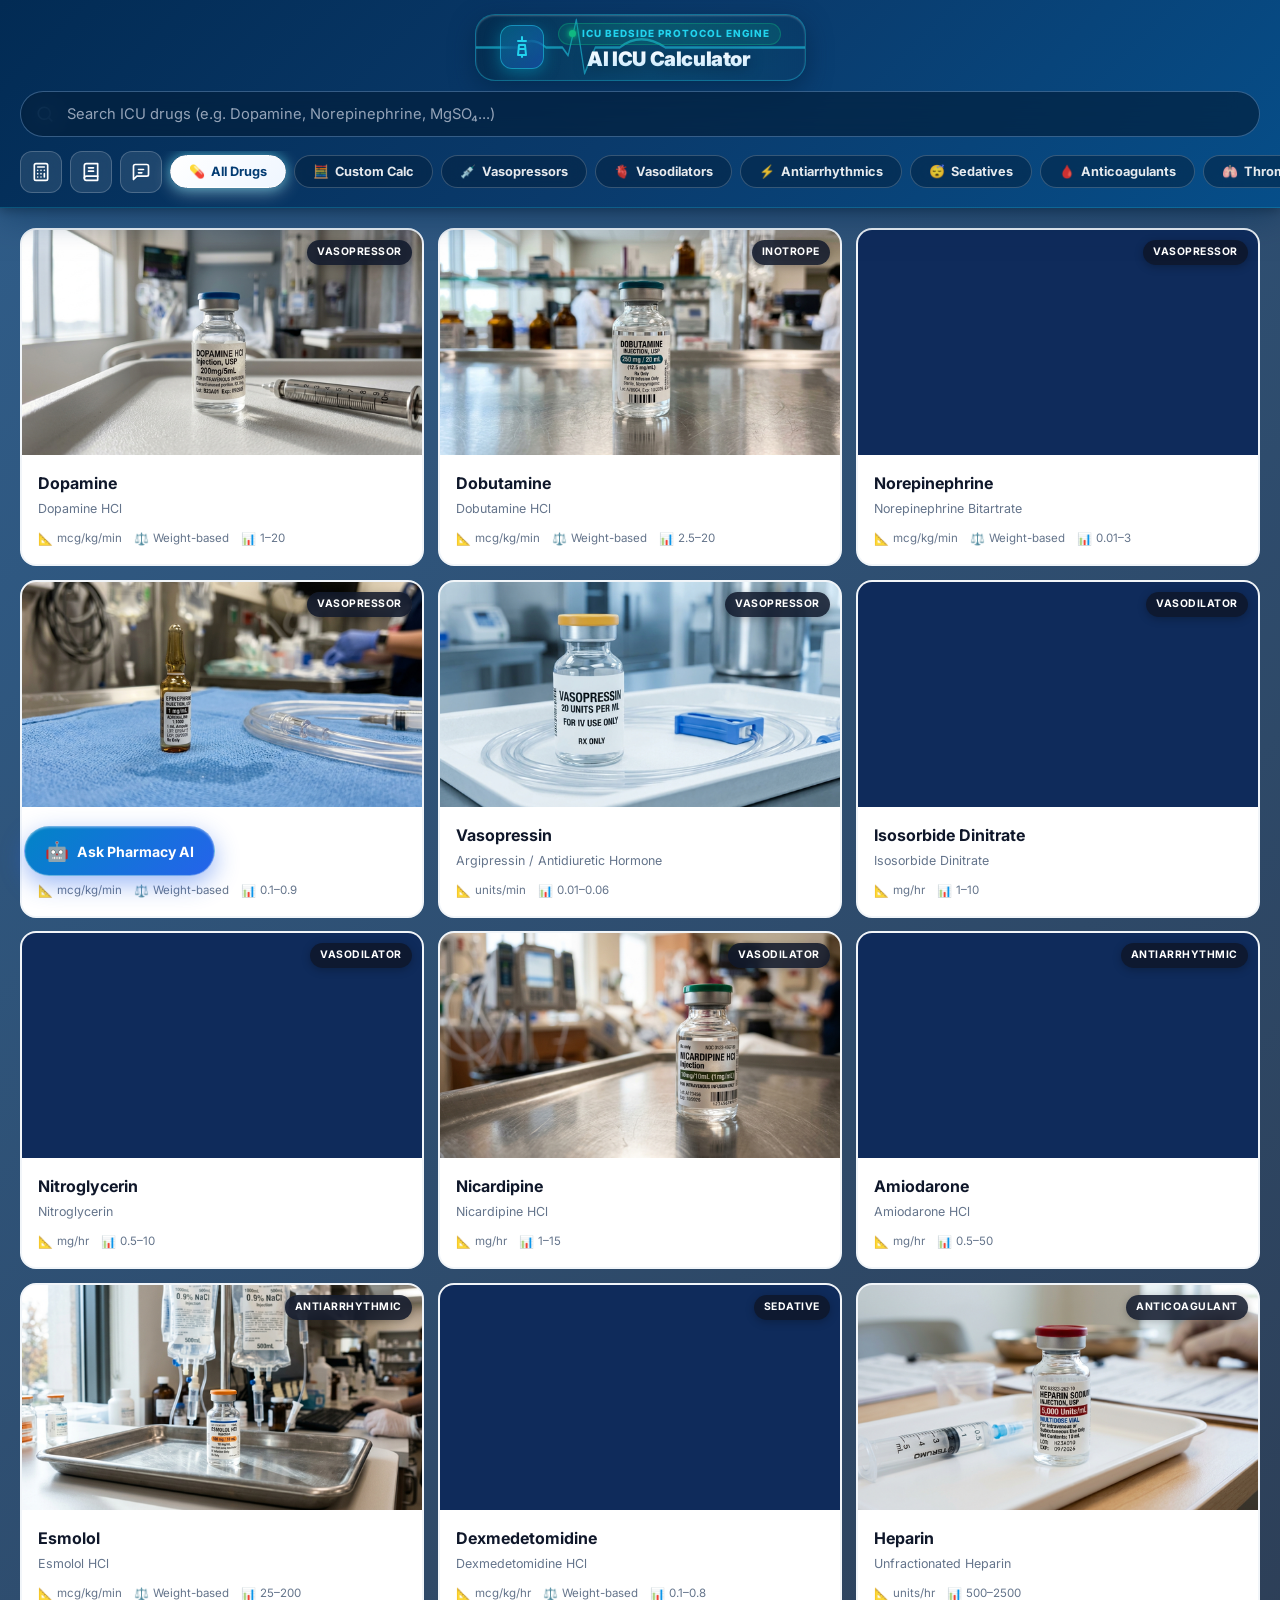
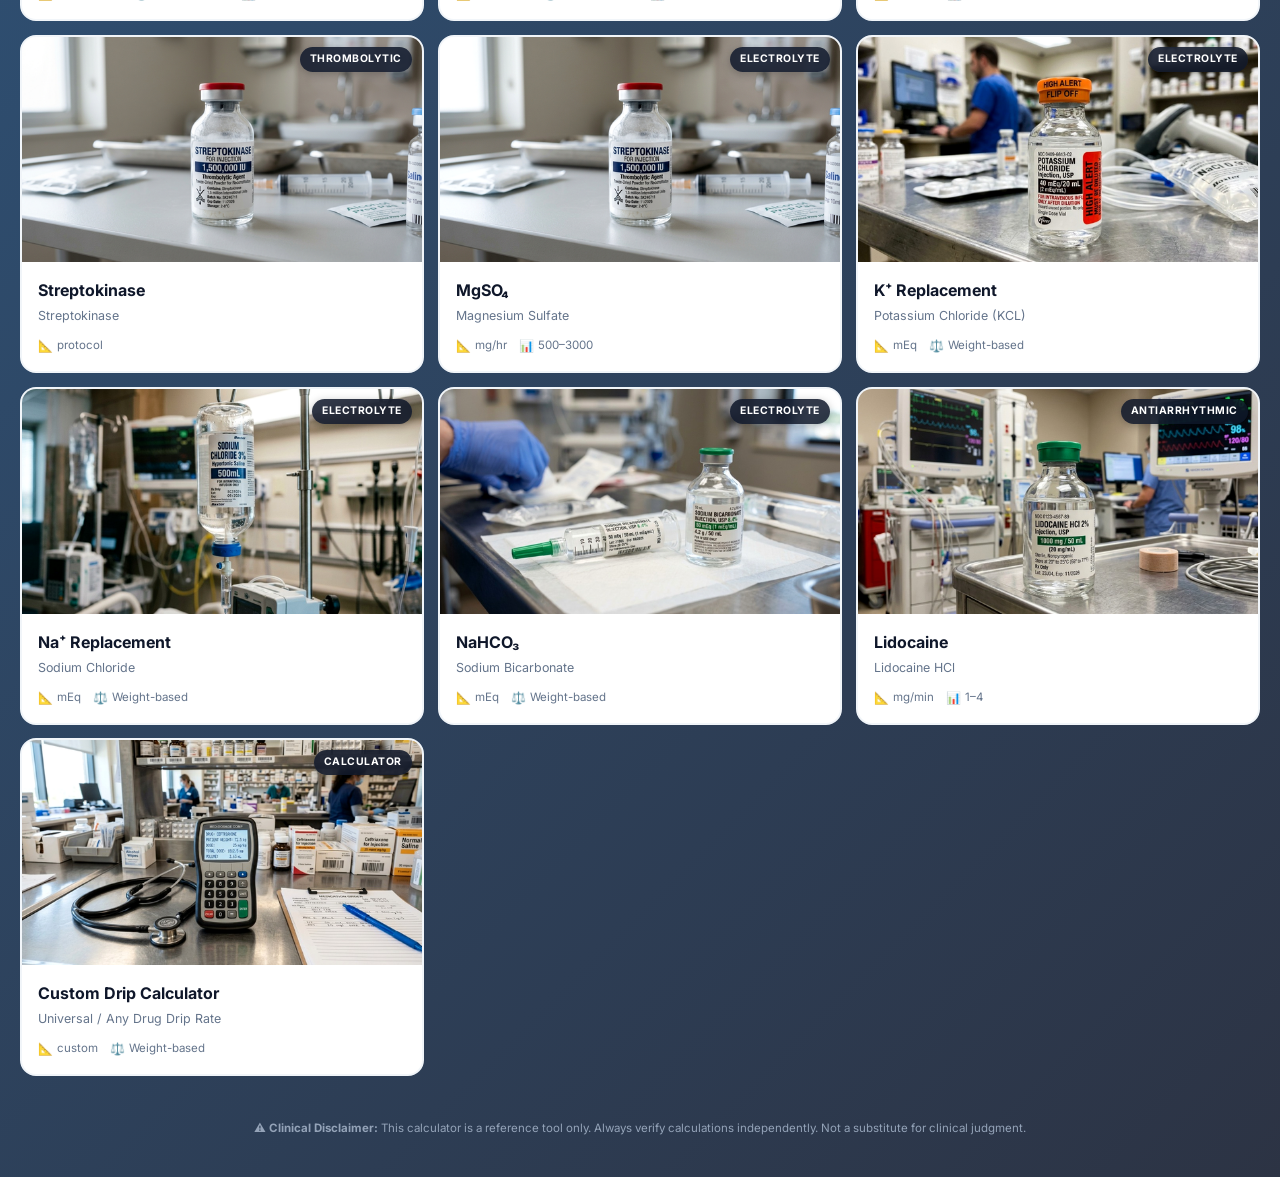
==== index.html @ 213d9f81 "Update application branding to Al ICU Calculator" ====
<!DOCTYPE html>
<html lang="en">
<head>
  <meta charset="UTF-8">
  <meta name="viewport" content="width=device-width, initial-scale=1.0, user-scalable=no">
  <meta name="description" content="ICU Drip Rate Calculator — Compute IV drip rates for vasopressors, antiarrhythmics, vasodilators, sedatives, anticoagulants, and electrolytes. Based on clinical drip computation references.">
  <meta name="theme-color" content="#F97316">
  <meta name="apple-mobile-web-app-capable" content="yes">
  <meta name="apple-mobile-web-app-status-bar-style" content="default">
  <title>Al ICU Calculator</title>
  <link rel="stylesheet" href="style.css">
  <link rel="icon" href="data:image/svg+xml,<svg xmlns='http://www.w3.org/2000/svg' viewBox='0 0 100 100'><text y='80' font-size='80'>💧</text></svg>">
</head>
<body>

  <!-- ════════ Header ════════ -->
  <!-- ════════ ICU Telemetry Header ════════ -->
  <header class="app-header icu-theme-header">
    <div class="header-top">
      <div class="header-left-space"></div>

      <div class="header-brand icu-monitor-frame">
        <!-- ECG Heartbeat Pulse Line Background -->
        <div class="icu-ecg-bar">
          <svg class="icu-ecg-wave" viewBox="0 0 800 40" preserveAspectRatio="none">
            <path d="M0,20 L50,20 Q67,12 85,20 L105,20 L112,25 L122,3 L132,36 L145,20 L175,20 Q200,10 230,20 L400,20 L450,20 Q467,12 485,20 L505,20 L512,25 L522,3 L532,36 L545,20 L575,20 Q600,10 630,20 L800,20"
                  fill="none" stroke="#22D3EE" stroke-width="1.5" stroke-linecap="round" stroke-linejoin="round" opacity="0.55" />
          </svg>
        </div>
        <div class="header-icon icu-brand-badge" title="ICU Drip Rate Engine">
          <!-- IV Drip Medical SVG Icon -->
          <svg width="24" height="24" viewBox="0 0 24 24" fill="none" stroke="currentColor" stroke-width="2" stroke-linecap="round" stroke-linejoin="round">
            <path d="M12 2v4M8 6h8M9 10h6l1 10H8L9 10zM12 20v2M10 14h4" />
          </svg>
        </div>
        <div class="header-title">
          <div class="icu-status-pill">
            <span class="icu-live-dot"></span>
            <span class="icu-status-text">ICU BEDSIDE PROTOCOL ENGINE</span>
          </div>
          <h1>Al ICU Calculator</h1>
        </div>
      </div>
    </div>

    <!-- Search Container -->
    <div class="search-container">
      <div class="search-wrapper icu-search-wrapper">
        <span class="search-icon icu-search-icon">
          <svg width="18" height="18" viewBox="0 0 24 24" fill="none" stroke="currentColor" stroke-width="2.2" stroke-linecap="round" stroke-linejoin="round">
            <circle cx="11" cy="11" r="8" />
            <line x1="21" y1="21" x2="16.65" y2="16.65" />
          </svg>
        </span>
        <input type="text" class="search-input icu-search-input" id="searchInput"
               placeholder="Search ICU drugs (e.g. Dopamine, Norepinephrine, MgSO₄...)"
               autocomplete="off" spellcheck="false">
        <button class="search-clear" onclick="clearSearch()" aria-label="Clear search">✕</button>
      </div>
    </div>

    <!-- Category Pills Bar -->
    <div class="category-bar">
      <!-- Clinical Math Calculator Button -->
      <button class="header-btn icu-action-btn category-bar-btn" onclick="openMathCalc()" title="Clinical Math Calculator" aria-label="Open clinical math calculator">
        <svg width="20" height="20" viewBox="0 0 24 24" fill="none" stroke="currentColor" stroke-width="2" stroke-linecap="round" stroke-linejoin="round">
          <rect x="4" y="2" width="16" height="20" rx="2" />
          <line x1="8" y1="6" x2="16" y2="6" />
          <line x1="16" y1="14" x2="16" y2="18" />
          <path d="M8 10h.01M12 10h.01M16 10h.01M8 14h.01M12 14h.01M8 18h.01M12 18h.01" />
        </svg>
      </button>
      <!-- Quick Reference Guide Button -->
      <button class="header-btn icu-action-btn category-bar-btn" onclick="openQuickRef()" title="Quick Reference Guide" aria-label="Open quick reference panel">
        <svg width="20" height="20" viewBox="0 0 24 24" fill="none" stroke="currentColor" stroke-width="2" stroke-linecap="round" stroke-linejoin="round">
          <path d="M4 19.5A2.5 2.5 0 0 1 6.5 17H20" />
          <path d="M6.5 2H20v20H6.5A2.5 2.5 0 0 1 4 19.5v-15A2.5 2.5 0 0 1 6.5 2z" />
          <line x1="9" y1="7" x2="15" y2="7" />
          <line x1="9" y1="11" x2="15" y2="11" />
        </svg>
      </button>
      <!-- AI Pharmacy Chatbot Button -->
      <button class="header-btn icu-action-btn category-bar-btn" onclick="openChatbot()" title="AI Critical Care Pharmacy Assistant" aria-label="Open AI Pharmacy Assistant">
        <svg width="20" height="20" viewBox="0 0 24 24" fill="none" stroke="currentColor" stroke-width="2" stroke-linecap="round" stroke-linejoin="round">
          <path d="M21 15a2 2 0 0 1-2 2H7l-4 4V5a2 2 0 0 1 2-2h14a2 2 0 0 1 2 2z"></path>
          <line x1="9" y1="9" x2="15" y2="9"></line>
          <line x1="9" y1="13" x2="13" y2="13"></line>
        </svg>
      </button>
      <div class="category-pills" id="categoryPills"></div>
    </div>
  </header>

  <!-- ════════ Main Content ════════ -->
  <main class="app-main">
    <div class="drug-grid" id="drugGrid"></div>
  </main>

  <!-- ════════ Calculator Panel (Slide-in) ════════ -->
  <div class="calc-overlay" id="calcOverlay"></div>
  <div class="calc-panel" id="calcPanel">
    <div class="calc-panel-header">
      <div class="calc-panel-top">
        <button class="calc-back-btn" onclick="closeCalculator()" aria-label="Close calculator">←</button>
        <span></span>
      </div>
      <div class="calc-drug-name" id="calcDrugName"></div>
      <div class="calc-drug-generic" id="calcDrugGeneric"></div>
      <div class="calc-drug-formulation" id="calcDrugFormulation"></div>
    </div>
    <div class="calc-body" id="calcPanelContent"></div>

    <!-- ════════ Floating Transparent Orange Back Button ════════ -->
    <button class="calc-floating-back-btn" onclick="closeCalculator()" aria-label="Back to medications list" title="Back to medications list">
      <span style="font-size: 1.1rem; font-weight: 900;">←</span>
      <span style="font-size: 0.82rem; font-weight: 700; letter-spacing: 0.3px;">Back</span>
    </button>
  </div>

  <!-- ════════ Quick Reference Panel (Slide-in from left) ════════ -->
  <div class="quick-ref-overlay" id="quickRefOverlay"></div>
  <div class="quick-ref-panel" id="quickRefPanel">
    <div class="quick-ref-header">
      <h2>📖 Quick Reference</h2>
      <button class="quick-ref-close" onclick="closeQuickRef()" aria-label="Close reference panel">✕</button>
    </div>
    <div class="quick-ref-body" id="quickRefBody"></div>
  </div>

  <!-- ════════ Clinical Math Calculator Modal ════════ -->
  <div class="math-calc-overlay" id="mathCalcOverlay">
    <div class="math-calc-modal">
      <div class="math-calc-header">
        <h3>🧮 Handheld Calculator</h3>
        <button class="math-calc-close" onclick="closeMathCalc()" aria-label="Close math calculator">✕</button>
      </div>
      <div class="math-calc-screen">
        <div class="math-calc-history" id="mathCalcHistory"></div>
        <div class="math-calc-output" id="mathCalcOutput">0</div>
      </div>
      <div class="math-calc-grid">
        <button class="math-btn action" onclick="mathCalcInput('C')">C</button>
        <button class="math-btn action" onclick="mathCalcInput('pm')">±</button>
        <button class="math-btn action" onclick="mathCalcInput('%')">%</button>
        <button class="math-btn op" onclick="mathCalcInput('/')">÷</button>

        <button class="math-btn" onclick="mathCalcInput('7')">7</button>
        <button class="math-btn" onclick="mathCalcInput('8')">8</button>
        <button class="math-btn" onclick="mathCalcInput('9')">9</button>
        <button class="math-btn op" onclick="mathCalcInput('*')">×</button>

        <button class="math-btn" onclick="mathCalcInput('4')">4</button>
        <button class="math-btn" onclick="mathCalcInput('5')">5</button>
        <button class="math-btn" onclick="mathCalcInput('6')">6</button>
        <button class="math-btn op" onclick="mathCalcInput('-')">−</button>

        <button class="math-btn" onclick="mathCalcInput('1')">1</button>
        <button class="math-btn" onclick="mathCalcInput('2')">2</button>
        <button class="math-btn" onclick="mathCalcInput('3')">3</button>
        <button class="math-btn op" onclick="mathCalcInput('+')">+</button>

        <button class="math-btn action" onclick="mathCalcInput('back')">⌫</button>
        <button class="math-btn" onclick="mathCalcInput('0')">0</button>
        <button class="math-btn" onclick="mathCalcInput('.')">.</button>
        <button class="math-btn equals" onclick="mathCalcInput('=')">=</button>
      </div>
    </div>
  </div>

  <!-- ════════ Dosing Table & Spreadsheet Exporter Modal ════════ -->
  <div class="dosing-table-overlay" id="dosingTableOverlay" onclick="if(event.target===this) closeDosingTable()">
    <div class="dosing-table-modal">
      <div class="dosing-table-header">
        <div>
          <h3>📊 Bedside Dosing Table & Computation Guide</h3>
          <div class="dosing-table-sub" id="dosingTableSub">Full dosage progression & drop rate chart</div>
        </div>
        <button class="math-calc-close" onclick="closeDosingTable()" aria-label="Close modal">✕</button>
      </div>

      <div class="dosing-table-toolbar">
        <div style="font-size: 0.8rem; font-weight: 700; color: var(--orange-700);">
          Export Options:
        </div>
        <div style="display: flex; gap: 8px; flex-wrap: wrap;">
          <button class="dosing-table-btn dosing-table-btn-excel" onclick="exportDosingTableCSV()">
            📥 Download Excel File (.csv)
          </button>
          <button class="dosing-table-btn dosing-table-btn-sheets" onclick="copyDosingTableTSV()">
            📋 Copy for Google Sheets
          </button>
          <button class="dosing-table-btn dosing-table-btn-print" onclick="printDosingTable()">
            🖨️ Print
          </button>
        </div>
      </div>

      <div class="dosing-table-body" id="dosingTableBody">
        <!-- Dynamically generated table content -->
      </div>
    </div>
  </div>

  <!-- ════════ Disclaimer ════════ -->
  <footer style="text-align:center; padding: 24px 20px 40px; font-size: 0.72rem; color: var(--gray-400); line-height: 1.5;">
    <strong>⚠️ Clinical Disclaimer:</strong> This calculator is a reference tool only.
    Always verify calculations independently. Not a substitute for clinical judgment.
  </footer>

  <!-- ════════ Liability Disclaimer Modal (must accept before use) ════════ -->
  <div class="disclaimer-overlay" id="disclaimerOverlay">
    <div class="disclaimer-modal">
      <div class="disclaimer-header">
        <h3>⚠️ Medical &amp; Liability Disclaimer</h3>
      </div>
      <div class="disclaimer-body">
        <p>This app is a bedside calculation aid only. It is <strong>not</strong> a substitute for clinical judgment, institutional protocol, or verification by a pharmacist or physician.</p>
        <p>By using this calculator, you acknowledge and agree that:</p>
        <ul>
          <li>You are solely and personally responsible for independently verifying every dose, concentration, and flow rate before administration.</li>
          <li>This app is provided "as is," with no warranty of accuracy, and the app creator is not liable for any error, bug, or miscalculation.</li>
          <li>The app creator is not responsible, by any means, for any damages, injuries, or harm — to you or to any patient — arising from use of this app.</li>
        </ul>
        <p>If you do not agree, do not use this application.</p>
      </div>
      <div class="disclaimer-footer">
        <button class="disclaimer-agree-btn" onclick="agreeDisclaimer()">I Understand &amp; Agree</button>
      </div>
    </div>
  </div>

  <!-- ════════ AI Pharmacy Assistant Floating Button (FAB) ════════ -->
  <button class="chatbot-fab" onclick="toggleChatbot()" title="AI Pharmacy Assistant" aria-label="Open AI Pharmacy Assistant Chatbot">
    <span class="chatbot-fab-icon">🤖</span>
    <span class="chatbot-fab-label">Ask Pharmacy AI</span>
  </button>

  <!-- ════════ AI Critical Care Pharmacy Assistant Modal ════════ -->
  <div class="chatbot-overlay" id="chatbotOverlay"></div>
  <div class="chatbot-modal" id="chatbotModal">
    <div class="chatbot-header">
      <div class="chatbot-header-title">
        <span class="chatbot-avatar">🤖</span>
        <div>
          <h3>AI Critical Care Pharmacy Assistant</h3>
          <div class="chatbot-status">Bedside Pharmacotherapy &amp; Compatibility Guide</div>
        </div>
      </div>
      <button class="math-calc-close" onclick="closeChatbot()" aria-label="Close chatbot">✕</button>
    </div>

    <!-- Quick Suggestions -->
    <div class="chatbot-suggestions">
      <span class="chatbot-suggestion-pill" onclick="askSuggestedQuestion('What is the standard fixed dose for Vasopressin?')">💧 Vasopressin Dose</span>
      <span class="chatbot-suggestion-pill" onclick="askSuggestedQuestion('Is Furosemide compatible with Amiodarone at Y-site?')">❌ Furosemide + Amiodarone Y-Site</span>
      <span class="chatbot-suggestion-pill" onclick="askSuggestedQuestion('Tell me about Propofol Infusion Syndrome (PRIS)')">🧪 Propofol &amp; PRIS</span>
      <span class="chatbot-suggestion-pill" onclick="askSuggestedQuestion('What are the Surviving Sepsis Campaign pressor guidelines?')">🛡️ Sepsis Pressor Protocol</span>
    </div>

    <!-- Chat Messages Window -->
    <div class="chatbot-messages" id="chatbotMessages">
      <div class="chat-bubble bot-bubble">
        Hello! I am your <strong>ICU Critical Care Pharmacy Assistant</strong>. Ask me anything about ICU drug monographs, Y-site physical compatibilities, dosing calculations, or evidence-based practice guidelines.
      </div>
    </div>

    <!-- Chat Input Form -->
    <div class="chatbot-input-bar">
      <input type="text" id="chatbotInput" class="chatbot-input" placeholder="Ask about drug dose, Y-site compatibility, guidelines..." autocomplete="off">
      <button class="chatbot-send-btn" onclick="sendChatMessage()" aria-label="Send message">
        <svg width="18" height="18" viewBox="0 0 24 24" fill="none" stroke="currentColor" stroke-width="2.5" stroke-linecap="round" stroke-linejoin="round">
          <line x1="22" y1="2" x2="11" y2="13"></line>
          <polygon points="22 2 15 22 11 13 2 9 22 2"></polygon>
        </svg>
      </button>
    </div>
  </div>

  <script src="app.js"></script>
  <script src="chatbot.js"></script>
</body>
</html>
---- style.css ----
/* ============================================================
   ICU Drip Rate Calculator — Design System
   Theme: Medical Blue UI
   ============================================================ */

@import url('https://fonts.googleapis.com/css2?family=Inter:wght@300;400;500;600;700;800;900&display=swap');

/* ── CSS Custom Properties ── */
:root {
  /* ── Medical Blue Palette ── */
  --blue-50: #EFF6FF;
  --blue-100: #DBEAFE;
  --blue-200: #BFDBFE;
  --blue-300: #93C5FD;
  --blue-400: #60A5FA;
  --blue-500: #2563EB;
  --blue-600: #1D4ED8;
  --blue-700: #1E40AF;
  --blue-800: #1E3A8A;
  --blue-900: #0F2B5B;
  --blue-950: #023B72;

  /* ── Slate / Charcoal Grey Palette ── */
  --slate-50: #F8FAFC;
  --slate-100: #F1F5F9;
  --slate-200: #E2E8F0;
  --slate-300: #CBD5E1;
  --slate-400: #94A3B8;
  --slate-500: #64748B;
  --slate-600: #475569;
  --slate-700: #334155;
  --slate-800: #1E293B;
  --slate-900: #0F172A;

  /* ── Mapped System Colors to Medical Blue ── */
  --orange-50: #EFF6FF;
  --orange-100: #DBEAFE;
  --orange-200: #BFDBFE;
  --orange-300: #93C5FD;
  --orange-400: #60A5FA;
  --orange-500: #2563EB;
  --orange-600: #1D4ED8;
  --orange-700: #1E40AF;
  --orange-800: #1E3A8A;
  --orange-900: #023B72;

  --white: #FFFFFF;
  --gray-50: #F8FAFC;
  --gray-100: #F1F5F9;
  --gray-200: #E2E8F0;
  --gray-300: #CBD5E1;
  --gray-400: #94A3B8;
  --gray-500: #64748B;
  --gray-600: #475569;
  --gray-700: #334155;
  --gray-800: #1E293B;
  --gray-900: #0F172A;

  --success: #10B981;
  --success-bg: #ECFDF5;
  --warning: #F59E0B;
  --warning-bg: #FFFBEB;
  --danger: #EF4444;
  --danger-bg: #FEF2F2;
  --info: #2563EB;
  --info-bg: #EFF6FF;

  --shadow-sm: 0 1px 2px rgba(15, 23, 42, 0.05);
  --shadow-md: 0 4px 12px rgba(15, 23, 42, 0.08);
  --shadow-lg: 0 8px 30px rgba(15, 23, 42, 0.12);
  --shadow-xl: 0 20px 50px rgba(15, 23, 42, 0.15);
  --shadow-orange: 0 4px 20px rgba(37, 99, 235, 0.35);
  --shadow-blue: 0 6px 24px rgba(2, 59, 114, 0.4);

  --radius-sm: 8px;
  --radius-md: 12px;
  --radius-lg: 16px;
  --radius-xl: 20px;
  --radius-full: 9999px;

  --transition-fast: 150ms cubic-bezier(0.4, 0, 0.2, 1);
  --transition-base: 250ms cubic-bezier(0.4, 0, 0.2, 1);
  --transition-slow: 400ms cubic-bezier(0.4, 0, 0.2, 1);
  --transition-spring: 500ms cubic-bezier(0.34, 1.56, 0.64, 1);
}

/* ── Reset & Global ── */
* {
  margin: 0;
  padding: 0;
  box-sizing: border-box;
}

html {
  font-size: 16px;
  scroll-behavior: smooth;
  -webkit-tap-highlight-color: transparent;
}

body {
  font-family: 'Inter', -apple-system, BlinkMacSystemFont, sans-serif;
  background: linear-gradient(135deg, rgba(2, 59, 114, 0.82) 0%, rgba(15, 23, 42, 0.88) 100%), url('assets/bg.jpg') center/cover no-repeat;
  background-attachment: scroll;
  color: var(--gray-800);
  line-height: 1.6;
  min-height: 100vh;
  overflow-x: hidden;
}

/* ── Scrollbar ── */
::-webkit-scrollbar { width: 6px; height: 6px; }
::-webkit-scrollbar-track { background: transparent; }
::-webkit-scrollbar-thumb { background: var(--blue-300); border-radius: var(--radius-full); }
::-webkit-scrollbar-thumb:hover { background: var(--blue-400); }

/* ── ICU Telemetry Theme Header ── */
.app-header.icu-theme-header {
  background: linear-gradient(135deg, #022B54 0%, #0A3A6B 50%, #064E89 100%);
  color: var(--white);
  padding: 0;
  position: sticky;
  top: 0;
  z-index: 100;
  box-shadow: 0 8px 30px rgba(2, 43, 84, 0.5), 0 2px 10px rgba(0, 0, 0, 0.3);
  transform: translateZ(0);
  will-change: transform;
  border-bottom: 1px solid rgba(34, 211, 238, 0.25);
  overflow: hidden;
}

/* ECG Pulse Heartbeat Wave Animation — sits behind the brand title */
.icu-ecg-bar {
  position: absolute;
  inset: 0;
  overflow: hidden;
  z-index: 0;
  pointer-events: none;
}

.icu-ecg-wave {
  width: 200%;
  height: 100%;
  display: block;
  animation: ecgScroll 6s linear infinite;
}

@keyframes ecgScroll {
  0% { transform: translateX(0); }
  100% { transform: translateX(-50%); }
}

.header-top {
  display: grid;
  grid-template-columns: 1fr auto 1fr;
  align-items: center;
  padding: 14px 20px 10px;
  gap: 16px;
}

.header-left-space {
  grid-column: 1;
}

.header-brand.icu-monitor-frame {
  grid-column: 2;
  display: flex;
  align-items: center;
  justify-content: center;
  gap: 14px;
  padding: 8px 24px;
  background: linear-gradient(135deg, rgba(2, 35, 68, 0.82) 0%, rgba(8, 55, 102, 0.82) 100%);
  border: 1.5px solid rgba(34, 211, 238, 0.4);
  border-radius: var(--radius-xl);
  box-shadow: 0 8px 25px rgba(2, 35, 68, 0.6), inset 0 1px 2px rgba(255, 255, 255, 0.25);
  backdrop-filter: blur(14px);
  -webkit-backdrop-filter: blur(14px);
  position: relative;
  overflow: hidden;
  transition: all 0.3s cubic-bezier(0.34, 1.56, 0.64, 1);
  text-align: center;
}

.header-brand.icu-monitor-frame::before {
  content: '';
  position: absolute;
  top: -50%;
  left: -50%;
  width: 200%;
  height: 200%;
  background: radial-gradient(circle, rgba(34, 211, 238, 0.15) 0%, transparent 65%);
  pointer-events: none;
  animation: telemetryPulseGlow 4s infinite ease-in-out;
}

@keyframes telemetryPulseGlow {
  0%, 100% { opacity: 0.5; transform: scale(1); }
  50% { opacity: 0.95; transform: scale(1.1); }
}

.header-brand.icu-monitor-frame:hover {
  border-color: #22D3EE;
  box-shadow: 0 12px 32px rgba(34, 211, 238, 0.4), inset 0 1px 3px rgba(255, 255, 255, 0.4);
  transform: translateY(-2px);
}

.icu-brand-badge {
  width: 44px;
  height: 44px;
  flex-shrink: 0;
  position: relative;
  z-index: 1;
  background: linear-gradient(135deg, rgba(6, 182, 212, 0.3), rgba(37, 99, 235, 0.4));
  border: 1.5px solid rgba(34, 211, 238, 0.5);
  border-radius: var(--radius-md);
  display: flex;
  align-items: center;
  justify-content: center;
  color: #22D3EE;
  box-shadow: 0 4px 16px rgba(6, 182, 212, 0.4);
  backdrop-filter: blur(10px);
  transition: var(--transition-fast);
}

.icu-brand-badge:hover {
  transform: scale(1.08) rotate(5deg);
  border-color: #22D3EE;
  box-shadow: 0 6px 24px rgba(34, 211, 238, 0.6);
}

.header-title {
  display: flex;
  flex-direction: column;
  align-items: center;
  justify-content: center;
  position: relative;
  z-index: 1;
}

.icu-status-pill {
  display: inline-flex;
  align-items: center;
  gap: 6px;
  margin-bottom: 2px;
  padding: 2px 10px;
  background: rgba(16, 185, 129, 0.15);
  border: 1px solid rgba(16, 185, 129, 0.35);
  border-radius: var(--radius-full);
}

.icu-live-dot {
  width: 7px;
  height: 7px;
  background: #10B981;
  border-radius: 50%;
  box-shadow: 0 0 10px #10B981, 0 0 4px #10B981;
  animation: livePulse 1.8s infinite ease-in-out;
}

@keyframes livePulse {
  0%, 100% { opacity: 1; transform: scale(1); }
  50% { opacity: 0.35; transform: scale(0.8); }
}

.icu-status-text {
  font-size: 0.62rem;
  font-weight: 800;
  letter-spacing: 1px;
  color: #22D3EE;
  text-transform: uppercase;
}

.header-title h1 {
  font-size: 1.25rem;
  font-weight: 900;
  letter-spacing: -0.02em;
  line-height: 1.25;
  background: linear-gradient(180deg, #FFFFFF 0%, #E0F2FE 55%, #BAE6FD 100%);
  -webkit-background-clip: text;
  -webkit-text-fill-color: transparent;
  filter: drop-shadow(0 2px 8px rgba(0, 0, 0, 0.4));
}

.header-title p {
  font-size: 0.66rem;
  font-weight: 800;
  letter-spacing: 1px;
  color: #38BDF8;
  text-transform: uppercase;
  margin-top: 1px;
}

.header-actions {
  grid-column: 3;
  justify-self: end;
  display: flex;
  gap: 10px;
}

.icu-action-btn {
  width: 42px;
  height: 42px;
  border: 1.5px solid rgba(255, 255, 255, 0.2);
  background: rgba(255, 255, 255, 0.1);
  color: var(--white);
  border-radius: var(--radius-md);
  cursor: pointer;
  display: flex;
  align-items: center;
  justify-content: center;
  transition: var(--transition-fast);
  backdrop-filter: blur(10px);
}

.icu-action-btn:hover {
  background: rgba(34, 211, 238, 0.25);
  border-color: rgba(34, 211, 238, 0.7);
  color: #22D3EE;
  transform: translateY(-3px) scale(1.08);
  box-shadow: 0 6px 20px rgba(34, 211, 238, 0.45);
}

.icu-action-btn:active {
  transform: scale(0.94);
}

.icu-action-btn svg {
  transition: transform 0.25s cubic-bezier(0.34, 1.56, 0.64, 1);
}

.icu-action-btn:hover svg {
  transform: rotate(8deg) scale(1.1);
}

/* ── Animated Search Bar ── */
.search-container {
  padding: 0 20px 14px;
}

.search-wrapper.icu-search-wrapper {
  position: relative;
  display: flex;
  align-items: center;
}

.icu-search-icon {
  position: absolute;
  left: 16px;
  color: #93C5FD;
  display: flex;
  align-items: center;
  justify-content: center;
  pointer-events: none;
  transition: transform 0.3s ease, color 0.3s ease;
}

.icu-search-wrapper:hover .icu-search-icon {
  color: #22D3EE;
  transform: scale(1.15) rotate(-5deg);
}

.icu-search-input {
  width: 100%;
  height: 46px;
  padding: 0 44px 0 46px;
  border: 1.5px solid rgba(147, 197, 253, 0.35);
  border-radius: var(--radius-full);
  background: rgba(2, 30, 58, 0.65);
  color: var(--white);
  font-size: 0.92rem;
  font-family: inherit;
  outline: none;
  backdrop-filter: blur(14px);
  transition: all 0.3s cubic-bezier(0.34, 1.56, 0.64, 1);
  animation: searchGlowPulse 4s infinite ease-in-out;
}

@keyframes searchGlowPulse {
  0%, 100% { border-color: rgba(147, 197, 253, 0.35); box-shadow: 0 4px 15px rgba(2, 43, 84, 0.3); }
  50% { border-color: rgba(34, 211, 238, 0.55); box-shadow: 0 4px 20px rgba(34, 211, 238, 0.2); }
}

.icu-search-input::placeholder {
  color: rgba(219, 234, 254, 0.65);
  transition: opacity 0.25s ease;
}

.icu-search-input:focus::placeholder {
  opacity: 0.4;
}

.icu-search-input:focus {
  border-color: #22D3EE;
  background: rgba(2, 30, 58, 0.9);
  box-shadow: 0 0 25px rgba(34, 211, 238, 0.4), 0 0 0 4px rgba(34, 211, 238, 0.2);
  transform: translateY(-1px);
}
  font-size: 16px;
  opacity: 0.7;
  color: var(--orange-700);
  pointer-events: none;
}

.search-input {
  width: 100%;
  height: 44px;
  padding: 0 44px 0 42px;
  border: 2px solid transparent;
  border-radius: var(--radius-full);
  background: rgba(255,255,255,0.95);
  color: var(--gray-800);
  font-size: 0.9rem;
  font-family: inherit;
  outline: none;
  transition: var(--transition-fast);
}

.search-input::placeholder {
  color: var(--gray-400);
}

.search-input:focus {
  border-color: var(--orange-300);
  box-shadow: 0 0 0 3px rgba(249,115,22,0.15);
}

.search-clear {
  position: absolute;
  right: 10px;
  width: 28px;
  height: 28px;
  border: none;
  background: var(--gray-200);
  color: var(--gray-500);
  border-radius: 50%;
  cursor: pointer;
  display: none;
  align-items: center;
  justify-content: center;
  font-size: 14px;
  transition: var(--transition-fast);
}

.search-clear.visible {
  display: flex;
}

.search-clear:hover {
  background: var(--gray-300);
}

/* ── Category Pills ── */
.category-bar {
  display: flex;
  align-items: center;
  gap: 8px;
  padding: 0 20px 14px;
  overflow-x: auto;
  scrollbar-width: none;
  -ms-overflow-style: none;
}

.category-bar::-webkit-scrollbar { display: none; }

.category-bar-btn {
  flex-shrink: 0;
}

.category-pills {
  display: flex;
  gap: 8px;
  min-width: max-content;
}

.category-pill {
  padding: 8px 18px;
  border: 1px solid rgba(255, 255, 255, 0.2);
  border-radius: var(--radius-full);
  font-size: 0.8rem;
  font-weight: 700;
  font-family: inherit;
  cursor: pointer;
  white-space: nowrap;
  transition: all 0.25s cubic-bezier(0.34, 1.56, 0.64, 1);
  background: rgba(2, 30, 58, 0.5);
  color: rgba(255, 255, 255, 0.9);
  backdrop-filter: blur(10px);
  animation: pillEntrance 0.5s cubic-bezier(0.34, 1.56, 0.64, 1) both;
  display: inline-flex;
  align-items: center;
  gap: 6px;
}

@keyframes pillEntrance {
  0% { opacity: 0; transform: translateY(12px) scale(0.92); }
  100% { opacity: 1; transform: translateY(0) scale(1); }
}

.category-pill:hover {
  background: rgba(34, 211, 238, 0.25);
  border-color: rgba(34, 211, 238, 0.6);
  color: #FFFFFF;
  transform: translateY(-2px) scale(1.04);
  box-shadow: 0 4px 14px rgba(34, 211, 238, 0.3);
}

.category-pill:active {
  transform: translateY(0) scale(0.97);
}

.category-pill.active {
  background: linear-gradient(135deg, #FFFFFF 0%, #EFF6FF 100%);
  color: #023B72;
  border-color: #FFFFFF;
  box-shadow: 0 4px 18px rgba(255, 255, 255, 0.4), 0 0 12px rgba(34, 211, 238, 0.5);
  animation: activePillGlow 3s infinite ease-in-out;
}

@keyframes activePillGlow {
  0%, 100% { box-shadow: 0 4px 18px rgba(255, 255, 255, 0.4), 0 0 12px rgba(34, 211, 238, 0.5); }
  50% { box-shadow: 0 6px 24px rgba(255, 255, 255, 0.6), 0 0 18px rgba(34, 211, 238, 0.8); }
}

/* ── Main Content Area ── */
.app-main {
  padding: 20px;
  max-width: 1400px;
  margin: 0 auto;
}

/* ── Drug Grid ── */
.drug-grid {
  display: grid;
  grid-template-columns: repeat(auto-fill, minmax(280px, 1fr));
  gap: 14px;
}

.drug-card {
  background: var(--white);
  border-radius: var(--radius-lg);
  padding: 0;
  cursor: pointer;
  border: 2px solid var(--gray-100);
  transition: var(--transition-base);
  position: relative;
  overflow: hidden;
  display: flex;
  flex-direction: column;
  transform: translateZ(0);
  contain: layout style paint;
}

.drug-card::before {
  content: '';
  position: absolute;
  top: 0;
  left: 0;
  right: 0;
  height: 4px;
  background: var(--card-accent, var(--blue-500));
  opacity: 0;
  transition: var(--transition-fast);
  z-index: 2;
}

.drug-card:hover {
  border-color: var(--blue-300);
  box-shadow: var(--shadow-lg);
  transform: translateY(-3px);
}

.drug-card:hover::before {
  opacity: 1;
}

.drug-card.selected {
  border-color: var(--blue-500);
  box-shadow: var(--shadow-blue);
}

.drug-card.selected::before {
  opacity: 1;
}

.drug-card-banner {
  width: 100%;
  aspect-ratio: 16 / 9;
  background: var(--blue-900);
  position: relative;
  overflow: hidden;
}

.drug-card-banner-img {
  width: 100%;
  height: 100%;
  object-fit: cover;
  display: block;
  transition: transform 0.35s ease;
}

.drug-card:hover .drug-card-banner-img {
  transform: scale(1.06);
}

.drug-card-badge {
  position: absolute;
  top: 10px;
  right: 10px;
  font-size: 0.65rem;
  font-weight: 700;
  padding: 4px 10px;
  border-radius: var(--radius-full);
  background: rgba(15, 23, 42, 0.85);
  color: var(--white);
  backdrop-filter: blur(8px);
  -webkit-backdrop-filter: blur(8px);
  text-transform: uppercase;
  letter-spacing: 0.05em;
  box-shadow: 0 2px 8px rgba(0,0,0,0.25);
  z-index: 1;
}

.drug-card-body {
  padding: 16px;
  display: flex;
  flex-direction: column;
  flex-grow: 1;
}

.drug-card-name {
  font-size: 1rem;
  font-weight: 700;
  color: var(--gray-900);
  margin-bottom: 2px;
}

.drug-card-generic {
  font-size: 0.78rem;
  color: var(--gray-500);
  margin-bottom: 10px;
}

.drug-card-info {
  display: flex;
  gap: 12px;
  flex-wrap: wrap;
}

.drug-card-tag {
  font-size: 0.72rem;
  color: var(--gray-500);
  display: flex;
  align-items: center;
  gap: 4px;
}

.drug-card-tag span {
  font-size: 12px;
}

/* ── Empty State ── */
.empty-state {
  text-align: center;
  padding: 60px 20px;
  grid-column: 1 / -1;
}

.empty-state-icon {
  font-size: 48px;
  margin-bottom: 16px;
  opacity: 0.4;
}

.empty-state h3 {
  font-size: 1.1rem;
  color: var(--gray-600);
  margin-bottom: 6px;
}

.empty-state p {
  font-size: 0.85rem;
  color: var(--gray-400);
}

/* ── Calculator Panel (Slide-in Overlay) ── */
.calc-overlay {
  position: fixed;
  inset: 0;
  background: rgba(0,0,0,0.3);
  z-index: 200;
  opacity: 0;
  visibility: hidden;
  transition: var(--transition-base);
  backdrop-filter: blur(4px);
}

.calc-overlay.open {
  opacity: 1;
  visibility: visible;
}

.calc-panel {
  position: fixed;
  top: 0;
  right: 0;
  bottom: 0;
  width: min(520px, 100vw);
  background: var(--white);
  z-index: 201;
  transform: translateX(100%);
  transition: var(--transition-slow);
  display: flex;
  flex-direction: column;
  overflow: hidden;
}

.calc-panel.open {
  transform: translateX(0);
}

.calc-panel-header {
  background: linear-gradient(180deg, rgba(2, 59, 114, 0.65) 0%, rgba(15, 23, 42, 0.92) 100%), #023B72;
  background-size: cover;
  background-position: center;
  color: var(--white);
  padding: 24px 20px 20px;
  flex-shrink: 0;
  position: relative;
  min-height: 160px;
  display: flex;
  flex-direction: column;
  justify-content: flex-end;
  box-shadow: 0 4px 25px rgba(0, 0, 0, 0.35);
}

.calc-panel-top {
  display: flex;
  align-items: center;
  justify-content: space-between;
  margin-bottom: 12px;
}

.calc-back-btn {
  width: 40px;
  height: 40px;
  border: 1.5px solid rgba(255, 255, 255, 0.5);
  background: rgba(2, 59, 114, 0.75);
  color: var(--white);
  border-radius: var(--radius-full);
  cursor: pointer;
  display: flex;
  align-items: center;
  justify-content: center;
  font-size: 20px;
  font-weight: 700;
  backdrop-filter: blur(10px);
  -webkit-backdrop-filter: blur(10px);
  transition: var(--transition-fast);
  box-shadow: 0 4px 12px rgba(0, 0, 0, 0.3);
}

.calc-back-btn:hover {
  background: rgba(30, 64, 175, 0.95);
  border-color: rgba(255, 255, 255, 0.9);
  transform: scale(1.06);
}

/* ── Floating Medical Blue Back Button (Lower Right) ── */
.calc-floating-back-btn {
  position: fixed;
  bottom: 20px;
  right: 20px;
  z-index: 9999;
  display: flex;
  align-items: center;
  gap: 8px;
  padding: 12px 24px;
  background: linear-gradient(135deg, rgba(2, 59, 114, 0.95), rgba(30, 64, 175, 0.95));
  color: var(--white);
  border: 1.5px solid rgba(255, 255, 255, 0.75);
  border-radius: var(--radius-full);
  box-shadow: 0 10px 30px rgba(2, 59, 114, 0.6), 0 4px 14px rgba(0, 0, 0, 0.3);
  backdrop-filter: blur(12px);
  -webkit-backdrop-filter: blur(12px);
  cursor: pointer;
  outline: none;
  font-weight: 700;
  transition: all 0.25s cubic-bezier(0.34, 1.56, 0.64, 1);
  animation: floatBtnPulse 3s infinite ease-in-out;
}

.calc-floating-back-btn:hover {
  background: linear-gradient(135deg, rgba(30, 64, 175, 0.95), rgba(37, 99, 235, 0.95));
  transform: translateY(-3px) scale(1.05);
  box-shadow: 0 12px 28px rgba(37, 99, 235, 0.6), 0 6px 16px rgba(0, 0, 0, 0.3);
  border-color: rgba(255, 255, 255, 0.95);
}

.calc-floating-back-btn:active {
  transform: translateY(0) scale(0.98);
  box-shadow: 0 4px 12px rgba(2, 59, 114, 0.4);
}

@keyframes floatBtnPulse {
  0%, 100% {
    box-shadow: 0 10px 30px rgba(2, 59, 114, 0.6), 0 4px 14px rgba(0, 0, 0, 0.3);
  }
  50% {
    box-shadow: 0 14px 36px rgba(37, 99, 235, 0.75), 0 6px 18px rgba(0, 0, 0, 0.4);
  }
}

.calc-drug-name {
  font-size: 1.2rem;
  font-weight: 700;
}

.calc-drug-generic {
  font-size: 0.78rem;
  opacity: 0.85;
}

.calc-drug-formulation {
  font-size: 0.75rem;
  opacity: 0.75;
  margin-top: 4px;
}

/* ── Mode Switcher ── */
.mode-switcher {
  display: flex;
  background: var(--gray-100);
  border-radius: var(--radius-full);
  padding: 4px;
  margin: 16px 20px;
  flex-shrink: 0;
}

.mode-btn {
  flex: 1;
  padding: 10px 16px;
  border: none;
  border-radius: var(--radius-full);
  font-size: 0.82rem;
  font-weight: 600;
  font-family: inherit;
  cursor: pointer;
  transition: var(--transition-fast);
  background: transparent;
  color: var(--gray-500);
}

.mode-btn.active {
  background: var(--orange-500);
  color: var(--white);
  box-shadow: var(--shadow-sm);
}

.mode-btn:not(.active):hover {
  color: var(--gray-700);
}

/* ── Calculator Body ── */
.calc-body {
  flex: 1;
  overflow-y: auto;
  padding: 0 20px 20px;
}

/* ── Input Sections ── */
.calc-section {
  margin-bottom: 20px;
}

.calc-section-title {
  font-size: 0.72rem;
  font-weight: 700;
  text-transform: uppercase;
  letter-spacing: 0.06em;
  color: var(--gray-400);
  margin-bottom: 10px;
  padding-top: 4px;
}

.input-group {
  margin-bottom: 14px;
}

.input-label {
  display: flex;
  align-items: center;
  justify-content: space-between;
  margin-bottom: 6px;
}

.input-label-text {
  font-size: 0.85rem;
  font-weight: 600;
  color: var(--gray-700);
}

.input-label-unit {
  font-size: 0.75rem;
  color: var(--gray-400);
  font-weight: 500;
}

.input-wrapper {
  position: relative;
  display: flex;
  align-items: center;
}

.input-field {
  width: 100%;
  height: 48px;
  padding: 0 16px;
  border: 2px solid var(--gray-200);
  border-radius: var(--radius-md);
  font-size: 1rem;
  font-weight: 500;
  font-family: inherit;
  color: var(--gray-800);
  background: var(--white);
  outline: none;
  transition: var(--transition-fast);
  -moz-appearance: textfield;
}

.input-field::-webkit-outer-spin-button,
.input-field::-webkit-inner-spin-button {
  -webkit-appearance: none;
  margin: 0;
}

.input-field:focus {
  border-color: var(--orange-400);
  box-shadow: 0 0 0 3px rgba(249,115,22,0.1);
}

.input-field.warning {
  border-color: var(--warning);
  box-shadow: 0 0 0 3px rgba(217,119,6,0.1);
}

.input-field.danger {
  border-color: var(--danger);
  box-shadow: 0 0 0 3px rgba(220,38,38,0.1);
}

.input-suffix {
  position: absolute;
  right: 14px;
  font-size: 0.82rem;
  color: var(--gray-400);
  font-weight: 500;
  pointer-events: none;
}

/* ── Concentration Selector ── */
.conc-grid {
  display: grid;
  grid-template-columns: repeat(auto-fill, minmax(140px, 1fr));
  gap: 8px;
}

.conc-option {
  padding: 10px 12px;
  border: 2px solid var(--gray-200);
  border-radius: var(--radius-md);
  background: var(--white);
  cursor: pointer;
  transition: var(--transition-fast);
  text-align: center;
}

.conc-option:hover {
  border-color: var(--orange-300);
  background: var(--orange-50);
}

.conc-option.active {
  border-color: var(--orange-500);
  background: var(--orange-50);
}

.conc-option-label {
  font-size: 0.75rem;
  font-weight: 700;
  text-transform: uppercase;
  color: var(--orange-600);
  margin-bottom: 2px;
}

.conc-option-value {
  font-size: 0.9rem;
  font-weight: 600;
  color: var(--gray-800);
}

.conc-option-mix {
  font-size: 0.68rem;
  color: var(--gray-400);
  margin-top: 2px;
}

/* ── Volume Toggle ── */
.vol-toggle {
  display: flex;
  gap: 8px;
}

.vol-btn {
  flex: 1;
  padding: 10px;
  border: 2px solid var(--gray-200);
  border-radius: var(--radius-md);
  background: var(--white);
  cursor: pointer;
  text-align: center;
  font-family: inherit;
  transition: var(--transition-fast);
}

.vol-btn:hover {
  border-color: var(--orange-300);
}

.vol-btn.active {
  border-color: var(--orange-500);
  background: var(--orange-50);
}

.vol-btn-label {
  font-size: 0.82rem;
  font-weight: 600;
  color: var(--gray-700);
}

.vol-btn-desc {
  font-size: 0.7rem;
  color: var(--gray-400);
  margin-top: 2px;
}

/* ── Result Display ── */
.result-card {
  background: linear-gradient(135deg, var(--orange-500), var(--orange-600));
  border-radius: var(--radius-lg);
  padding: 24px;
  color: var(--white);
  text-align: center;
  margin-top: 20px;
  position: relative;
  overflow: hidden;
}

.result-card::before {
  content: '';
  position: absolute;
  top: -30%;
  right: -20%;
  width: 160px;
  height: 160px;
  background: rgba(255,255,255,0.08);
  border-radius: 50%;
}

.result-card::after {
  content: '';
  position: absolute;
  bottom: -20%;
  left: -10%;
  width: 120px;
  height: 120px;
  background: rgba(255,255,255,0.05);
  border-radius: 50%;
}

.result-label {
  font-size: 0.78rem;
  text-transform: uppercase;
  letter-spacing: 0.08em;
  opacity: 0.85;
  font-weight: 600;
  margin-bottom: 8px;
}

.result-value {
  font-size: 2.8rem;
  font-weight: 800;
  line-height: 1;
  margin-bottom: 4px;
  position: relative;
  z-index: 1;
}

.result-unit {
  font-size: 0.9rem;
  opacity: 0.85;
  font-weight: 500;
}

.result-details {
  margin-top: 16px;
  padding-top: 16px;
  border-top: 1px solid rgba(255,255,255,0.2);
  display: flex;
  justify-content: center;
  gap: 24px;
  position: relative;
  z-index: 1;
}

.result-detail {
  text-align: center;
}

.result-detail-label {
  font-size: 0.68rem;
  opacity: 0.7;
  text-transform: uppercase;
  letter-spacing: 0.04em;
}

.result-detail-value {
  font-size: 1rem;
  font-weight: 700;
}

/* ── Dose Range Warning ── */
.dose-warning {
  display: flex;
  align-items: center;
  gap: 8px;
  padding: 10px 14px;
  border-radius: var(--radius-md);
  font-size: 0.8rem;
  font-weight: 500;
  margin-top: 10px;
  animation: fadeIn var(--transition-base) ease;
}

.dose-warning.warning {
  background: var(--warning-bg);
  color: var(--warning);
  border: 1px solid #FDE68A;
}

.dose-warning.danger {
  background: var(--danger-bg);
  color: var(--danger);
  border: 1px solid #FECACA;
}

.dose-warning.info {
  background: var(--info-bg);
  color: var(--info);
  border: 1px solid #BFDBFE;
}

.dose-warning.success {
  background: var(--success-bg);
  color: var(--success);
  border: 1px solid #BBF7D0;
}

.dose-warning-icon {
  font-size: 16px;
  flex-shrink: 0;
}

/* ── Mixing Instructions ── */
.mixing-card {
  background: var(--gray-50);
  border: 1px solid var(--gray-200);
  border-radius: var(--radius-md);
  padding: 14px;
  margin-top: 12px;
}

.mixing-title {
  font-size: 0.75rem;
  font-weight: 700;
  text-transform: uppercase;
  letter-spacing: 0.04em;
  color: var(--orange-600);
  margin-bottom: 8px;
  display: flex;
  align-items: center;
  gap: 6px;
}

.mixing-row {
  display: flex;
  justify-content: space-between;
  align-items: center;
  padding: 4px 0;
  font-size: 0.82rem;
}

.mixing-label {
  color: var(--gray-500);
}

.mixing-value {
  font-weight: 600;
  color: var(--gray-800);
}

/* ── Dose Range Bar ── */
.dose-range-bar {
  margin-top: 12px;
}

.dose-range-track {
  height: 6px;
  background: var(--gray-200);
  border-radius: var(--radius-full);
  position: relative;
  overflow: visible;
}

.dose-range-fill {
  position: absolute;
  top: 0;
  left: 0;
  height: 100%;
  background: linear-gradient(90deg, var(--success), var(--warning), var(--danger));
  border-radius: var(--radius-full);
  width: 100%;
}

.dose-range-marker {
  position: absolute;
  top: 50%;
  width: 14px;
  height: 14px;
  background: var(--white);
  border: 3px solid var(--orange-500);
  border-radius: 50%;
  transform: translate(-50%, -50%);
  transition: var(--transition-fast);
  box-shadow: var(--shadow-sm);
  z-index: 1;
}

.dose-range-labels {
  display: flex;
  justify-content: space-between;
  margin-top: 6px;
  font-size: 0.7rem;
  color: var(--gray-400);
}

/* ── Electrolyte Calculator ── */
.electrolyte-result {
  background: var(--orange-50);
  border: 1px solid var(--orange-200);
  border-radius: var(--radius-md);
  padding: 16px;
  margin-top: 16px;
}

.electrolyte-row {
  display: flex;
  justify-content: space-between;
  padding: 6px 0;
  font-size: 0.88rem;
  border-bottom: 1px solid var(--orange-100);
}

.electrolyte-row:last-child {
  border-bottom: none;
  font-weight: 700;
  color: var(--orange-700);
  font-size: 1rem;
  padding-top: 10px;
}

/* ── Bolus Info Card ── */
.bolus-card {
  background: var(--info-bg);
  border: 1px solid #BFDBFE;
  border-radius: var(--radius-md);
  padding: 14px;
  margin-bottom: 14px;
}

.bolus-title {
  font-size: 0.75rem;
  font-weight: 700;
  text-transform: uppercase;
  color: var(--info);
  margin-bottom: 6px;
  display: flex;
  align-items: center;
  gap: 6px;
}

.bolus-text {
  font-size: 0.82rem;
  color: var(--gray-700);
  line-height: 1.5;
}

/* ── Quick Reference Panel ── */
.quick-ref-overlay {
  position: fixed;
  inset: 0;
  background: rgba(0,0,0,0.3);
  z-index: 300;
  opacity: 0;
  visibility: hidden;
  transition: var(--transition-base);
  backdrop-filter: blur(4px);
}

.quick-ref-overlay.open {
  opacity: 1;
  visibility: visible;
}

.quick-ref-panel {
  position: fixed;
  top: 0;
  left: 0;
  bottom: 0;
  width: min(420px, 90vw);
  background: var(--white);
  z-index: 301;
  transform: translateX(-100%);
  transition: var(--transition-slow);
  display: flex;
  flex-direction: column;
  overflow: hidden;
}

.quick-ref-panel.open {
  transform: translateX(0);
}

.quick-ref-header {
  background: linear-gradient(135deg, var(--orange-500), var(--orange-600));
  color: var(--white);
  padding: 20px;
  display: flex;
  align-items: center;
  justify-content: space-between;
}

.quick-ref-header h2 {
  font-size: 1.1rem;
  font-weight: 700;
}

.quick-ref-close {
  width: 36px;
  height: 36px;
  border: none;
  background: rgba(255,255,255,0.15);
  color: var(--white);
  border-radius: var(--radius-md);
  cursor: pointer;
  display: flex;
  align-items: center;
  justify-content: center;
  font-size: 18px;
}

.quick-ref-body {
  flex: 1;
  overflow-y: auto;
  padding: 20px;
}

.ref-section {
  margin-bottom: 24px;
}

.ref-section-title {
  font-size: 0.82rem;
  font-weight: 700;
  color: var(--orange-600);
  text-transform: uppercase;
  letter-spacing: 0.04em;
  margin-bottom: 10px;
  padding-bottom: 6px;
  border-bottom: 2px solid var(--orange-100);
}

.ref-table {
  width: 100%;
  border-collapse: collapse;
  font-size: 0.82rem;
}

.ref-table th {
  text-align: left;
  padding: 6px 10px;
  background: var(--orange-50);
  color: var(--orange-700);
  font-weight: 600;
  font-size: 0.72rem;
  text-transform: uppercase;
  letter-spacing: 0.04em;
}

.ref-table td {
  padding: 6px 10px;
  border-bottom: 1px solid var(--gray-100);
  color: var(--gray-700);
}

.ref-table tr:last-child td {
  border-bottom: none;
}

/* ── Converter Widget ── */
.converter-widget {
  background: var(--gray-50);
  border-radius: var(--radius-md);
  padding: 14px;
  margin-bottom: 12px;
}

.converter-row {
  display: flex;
  align-items: center;
  gap: 10px;
  margin-bottom: 8px;
}

.converter-row:last-child {
  margin-bottom: 0;
}

.converter-input {
  flex: 1;
  height: 40px;
  padding: 0 12px;
  border: 2px solid var(--gray-200);
  border-radius: var(--radius-sm);
  font-size: 0.9rem;
  font-family: inherit;
  outline: none;
  transition: var(--transition-fast);
}

.converter-input:focus {
  border-color: var(--orange-400);
}

.converter-label {
  font-size: 0.78rem;
  font-weight: 600;
  color: var(--gray-500);
  min-width: 40px;
}

.converter-arrow {
  font-size: 16px;
  color: var(--orange-400);
}

/* ── Swan-Ganz Table ── */
.swan-ganz-table {
  width: 100%;
  border-collapse: collapse;
  font-size: 0.82rem;
}

.swan-ganz-table th,
.swan-ganz-table td {
  padding: 8px 10px;
  text-align: center;
  border: 1px solid var(--gray-200);
}

.swan-ganz-table th {
  background: var(--orange-50);
  color: var(--orange-700);
  font-weight: 600;
  font-size: 0.72rem;
  text-transform: uppercase;
}

/* ── Pupil Scale ── */
.pupil-scale {
  display: flex;
  align-items: flex-end;
  justify-content: space-around;
  padding: 16px 0;
}

.pupil-item {
  display: flex;
  flex-direction: column;
  align-items: center;
  gap: 6px;
}

.pupil-dot {
  background: var(--gray-800);
  border-radius: 50%;
}

.pupil-label {
  font-size: 0.72rem;
  font-weight: 600;
  color: var(--gray-500);
}

/* ── Animations ── */
@keyframes fadeIn {
  from { opacity: 0; transform: translateY(8px); }
  to { opacity: 1; transform: translateY(0); }
}

@keyframes pulse {
  0%, 100% { transform: scale(1); }
  50% { transform: scale(1.05); }
}

@keyframes slideUp {
  from { opacity: 0; transform: translateY(20px); }
  to { opacity: 1; transform: translateY(0); }
}

.drug-card {
  animation: fadeIn var(--transition-slow) ease both;
}

.drug-card:nth-child(1) { animation-delay: 0ms; }
.drug-card:nth-child(2) { animation-delay: 40ms; }
.drug-card:nth-child(3) { animation-delay: 80ms; }
.drug-card:nth-child(4) { animation-delay: 120ms; }
.drug-card:nth-child(5) { animation-delay: 160ms; }
.drug-card:nth-child(6) { animation-delay: 200ms; }
.drug-card:nth-child(7) { animation-delay: 240ms; }
.drug-card:nth-child(8) { animation-delay: 280ms; }
.drug-card:nth-child(9) { animation-delay: 320ms; }
.drug-card:nth-child(10) { animation-delay: 360ms; }
.drug-card:nth-child(11) { animation-delay: 400ms; }
.drug-card:nth-child(12) { animation-delay: 440ms; }
.drug-card:nth-child(13) { animation-delay: 480ms; }
.drug-card:nth-child(14) { animation-delay: 520ms; }
.drug-card:nth-child(15) { animation-delay: 560ms; }
.drug-card:nth-child(16) { animation-delay: 600ms; }

.result-card {
  animation: slideUp var(--transition-slow) ease;
}

/* ── Responsive: Tablets & Small Screens ── */
@media (max-width: 768px) {
  .drug-grid {
    grid-template-columns: 1fr;
  }

  .calc-panel {
    width: 100vw;
  }

  .quick-ref-panel {
    width: 100vw;
  }

  .result-value {
    font-size: 2.2rem;
  }

  .conc-grid {
    grid-template-columns: repeat(auto-fill, minmax(120px, 1fr));
  }

  .app-main {
    padding: 16px 12px;
  }

  .header-top {
    padding: 12px 14px 10px;
  }

  .search-container {
    padding: 0 14px 10px;
  }

  .category-bar {
    padding: 0 14px 10px;
  }

  .vol-toggle {
    flex-wrap: wrap;
  }

  .vol-btn {
    min-width: calc(50% - 4px);
    flex: 0 0 auto;
  }

  .result-details {
    flex-wrap: wrap;
    gap: 12px;
  }
}

/* ── Responsive: Phones (≤ 480px) ── */
@media (max-width: 480px) {
  html {
    font-size: 15px;
  }

  /* Header compact for phones */
  .app-header {
    position: sticky;
    top: 0;
    z-index: 100;
  }

  .header-top {
    padding: 10px 12px 8px;
  }

  .header-icon {
    width: 34px;
    height: 34px;
    font-size: 17px;
    border-radius: 10px;
  }

  .header-brand {
    gap: 8px;
  }

  .header-title h1 {
    font-size: 0.88rem;
    line-height: 1.2;
  }

  .header-title p {
    font-size: 0.6rem;
  }

  .header-actions {
    gap: 6px;
  }

  .header-btn {
    width: 36px;
    height: 36px;
    font-size: 16px;
    border-radius: 10px;
  }

  /* Search bar compact */
  .search-container {
    padding: 0 12px 8px;
  }

  .search-input {
    height: 40px;
    font-size: 0.85rem;
    padding: 0 38px 0 36px;
  }

  .search-icon {
    left: 12px;
    font-size: 14px;
  }

  .search-clear {
    right: 8px;
    width: 24px;
    height: 24px;
    font-size: 12px;
  }

  /* Category pills compact */
  .category-bar {
    padding: 0 12px 8px;
  }

  .category-pill {
    padding: 6px 12px;
    font-size: 0.72rem;
  }

  /* Main content */
  .app-main {
    padding: 10px 8px;
  }

  .drug-grid {
    grid-template-columns: 1fr;
    gap: 10px;
  }

  /* Drug cards compact */
  .drug-card {
    padding: 14px;
    border-radius: 14px;
  }

  .drug-card-icon {
    width: 34px;
    height: 34px;
    font-size: 16px;
    border-radius: 10px;
  }

  .drug-card-name {
    font-size: 0.92rem;
  }

  .drug-card-generic {
    font-size: 0.72rem;
    margin-bottom: 6px;
  }

  .drug-card-badge {
    font-size: 0.6rem;
    padding: 2px 6px;
  }

  .drug-card-tag {
    font-size: 0.68rem;
  }

  .drug-card-tag span {
    font-size: 11px;
  }

  /* Calculator panel full-screen on phone */
  .calc-panel {
    width: 100vw;
    border-radius: 0;
  }

  .calc-panel-header {
    padding: 14px 12px;
  }

  .calc-drug-name {
    font-size: 1rem;
  }

  .calc-drug-generic {
    font-size: 0.72rem;
  }

  .calc-drug-formulation {
    font-size: 0.68rem;
  }

  .calc-back-btn {
    width: 34px;
    height: 34px;
    font-size: 16px;
  }

  /* Mode switcher compact */
  .mode-switcher {
    margin: 10px 12px;
  }

  .mode-btn {
    padding: 9px 10px;
    font-size: 0.78rem;
  }

  /* Calculator body */
  .calc-body {
    padding: 0 12px 16px;
  }
}

/* ── Formula Breakdown & Computation Card ── */
.formula-toggle-btn {
  width: 100%;
  margin-top: 12px;
  padding: 10px 14px;
  border: 2px solid var(--orange-300);
  border-radius: var(--radius-md);
  background: var(--orange-50);
  color: var(--orange-700);
  font-size: 0.82rem;
  font-weight: 700;
  font-family: inherit;
  cursor: pointer;
  display: flex;
  align-items: center;
  justify-content: center;
  gap: 8px;
  transition: var(--transition-fast);
  box-shadow: var(--shadow-sm);
}

.formula-toggle-btn:hover {
  background: var(--orange-100);
  border-color: var(--orange-400);
  color: var(--orange-800);
  transform: translateY(-1px);
}

.formula-toggle-btn:active {
  transform: scale(0.98);
}

.formula-card {
  margin-top: 12px;
  background: var(--white);
  border: 2px solid var(--orange-200);
  border-radius: var(--radius-lg);
  padding: 16px;
  box-shadow: var(--shadow-md);
  animation: slideDown var(--transition-base) ease;
}

.formula-card-header {
  display: flex;
  align-items: center;
  justify-content: space-between;
  border-bottom: 1px dashed var(--orange-200);
  padding-bottom: 10px;
  margin-bottom: 12px;
}

.formula-card-title {
  font-size: 0.88rem;
  font-weight: 800;
  color: var(--orange-700);
  display: flex;
  align-items: center;
  gap: 6px;
}

.formula-equation-box {
  background: linear-gradient(135deg, var(--gray-900), #1E293B);
  color: #FDBA74;
  padding: 12px;
  border-radius: var(--radius-md);
  font-family: 'SFMono-Regular', Consolas, 'Liberation Mono', Menlo, monospace;
  font-size: 0.85rem;
  font-weight: 700;
  text-align: center;
  margin-bottom: 14px;
  box-shadow: inset 0 2px 4px rgba(0,0,0,0.3);
  word-break: break-word;
}

.formula-step-list {
  display: flex;
  flex-direction: column;
  gap: 10px;
}

.formula-step-item {
  background: var(--gray-50);
  border-left: 3px solid var(--orange-500);
  border-radius: 0 var(--radius-sm) var(--radius-sm) 0;
  padding: 10px 12px;
}

.formula-step-num {
  font-size: 0.68rem;
  font-weight: 800;
  text-transform: uppercase;
  letter-spacing: 0.05em;
  color: var(--orange-600);
  margin-bottom: 2px;
}

.formula-step-desc {
  font-size: 0.8rem;
  color: var(--gray-700);
  font-weight: 600;
}

.formula-step-math {
  font-family: 'SFMono-Regular', Consolas, monospace;
  font-size: 0.82rem;
  color: var(--gray-900);
  font-weight: 700;
  margin-top: 4px;
  background: var(--white);
  padding: 6px 10px;
  border-radius: 6px;
  border: 1px solid var(--gray-200);
  word-break: break-word;
}

.formula-final-box {
  margin-top: 12px;
  background: var(--orange-500);
  color: var(--white);
  padding: 10px 14px;
  border-radius: var(--radius-md);
  display: flex;
  align-items: center;
  justify-content: space-between;
  font-weight: 700;
  font-size: 0.88rem;
}

.formula-final-val {
  font-size: 1.1rem;
  font-weight: 800;
}

  .calc-section {
    margin-bottom: 14px;
  }

  .calc-section-title {
    font-size: 0.68rem;
    margin-bottom: 8px;
  }

  /* Input fields — touch-friendly */
  .input-field {
    height: 46px;
    font-size: 1rem;
    padding: 0 14px;
    border-radius: 10px;
  }

  .input-label-text {
    font-size: 0.82rem;
  }

  .input-label-unit {
    font-size: 0.7rem;
  }

  .input-suffix {
    font-size: 0.78rem;
    right: 12px;
  }

  /* Volume toggle compact */
  .vol-toggle {
    gap: 6px;
    flex-wrap: wrap;
  }

  .vol-btn {
    padding: 8px;
    border-radius: 10px;
    min-width: calc(33.33% - 4px);
    flex: 1 1 auto;
  }

  .vol-btn-label {
    font-size: 0.78rem;
  }

  .vol-btn-desc {
    font-size: 0.65rem;
  }

  /* Concentration grid compact */
  .conc-grid {
    grid-template-columns: repeat(2, 1fr);
    gap: 6px;
  }

  .conc-option {
    padding: 8px 8px;
    border-radius: 10px;
  }

  .conc-option-label {
    font-size: 0.68rem;
  }

  .conc-option-value {
    font-size: 0.82rem;
  }

  .conc-option-mix {
    font-size: 0.62rem;
  }

  /* Result card compact */
  .result-card {
    padding: 18px 14px;
    border-radius: 14px;
    margin-top: 14px;
  }

  .result-label {
    font-size: 0.72rem;
    margin-bottom: 6px;
  }

  .result-value {
    font-size: 2rem;
  }

  .result-unit {
    font-size: 0.82rem;
  }

  .result-details {
    margin-top: 12px;
    padding-top: 12px;
    gap: 14px;
    flex-wrap: wrap;
  }

  .result-detail-label {
    font-size: 0.65rem;
  }

  .result-detail-value {
    font-size: 0.85rem;
  }

  /* Mixing instructions compact */
  .mixing-card {
    padding: 12px;
    border-radius: 12px;
  }

  .mixing-title {
    font-size: 0.82rem;
  }

  .mixing-step {
    font-size: 0.78rem;
    padding: 6px 0;
  }

  /* Quick reference panel */
  .quick-ref-panel {
    width: 100vw;
    border-radius: 0;
  }

  /* Notes section */
  .notes-card {
    padding: 12px;
    border-radius: 12px;
  }

  /* Math calculator modal */
  .math-calc-modal {
    width: 95vw;
    max-width: 340px;
    border-radius: 16px;
  }

  .math-calc-header {
    padding: 12px 14px;
  }

  .math-calc-header h3 {
    font-size: 0.88rem;
  }

  .math-calc-close {
    width: 30px;
    height: 30px;
    font-size: 14px;
  }

  .math-calc-screen {
    padding: 12px 14px;
  }

  .math-calc-output {
    font-size: 1.8rem;
  }

  .math-calc-history {
    font-size: 0.72rem;
  }

  .math-calc-grid {
    padding: 10px;
    gap: 6px;
  }

  .math-btn {
    height: 48px;
    font-size: 1.05rem;
    border-radius: 10px;
  }

  .math-btn.equals {
    font-size: 1.2rem;
  }

  .math-btn.action {
    font-size: 0.85rem;
  }

  /* Empty state */
  .empty-state {
    padding: 40px 16px;
  }

  .empty-state-icon {
    font-size: 40px;
  }

  .empty-state h3 {
    font-size: 1rem;
  }

  .empty-state p {
    font-size: 0.78rem;
  }
}

@media (min-width: 769px) and (max-width: 1024px) {
  .drug-grid {
    grid-template-columns: repeat(2, 1fr);
  }
}

@media (min-width: 1025px) {
  .drug-grid {
    grid-template-columns: repeat(3, 1fr);
  }
}

/* ── Print Styles ── */
@media print {
  .app-header,
  .calc-overlay,
  .quick-ref-overlay,
  .math-calc-overlay {
    display: none;
  }

  .drug-card {
    break-inside: avoid;
    box-shadow: none;
    border: 1px solid #ccc;
  }
}

/* ── Liability Disclaimer Modal ── */
.disclaimer-overlay {
  position: fixed;
  inset: 0;
  background: rgba(0,0,0,0.75);
  z-index: 1000;
  opacity: 0;
  visibility: hidden;
  transition: var(--transition-base);
  backdrop-filter: blur(6px);
  display: flex;
  align-items: center;
  justify-content: center;
  padding: 16px;
}

.disclaimer-overlay.open {
  opacity: 1;
  visibility: visible;
}

.disclaimer-modal {
  width: min(480px, 95vw);
  max-height: 90vh;
  background: var(--white);
  border-radius: var(--radius-xl);
  box-shadow: var(--shadow-xl);
  overflow: hidden;
  display: flex;
  flex-direction: column;
  transform: scale(0.92);
  transition: var(--transition-spring);
  border: 1px solid var(--gray-200);
}

.disclaimer-overlay.open .disclaimer-modal {
  transform: scale(1);
}

.disclaimer-header {
  background: linear-gradient(135deg, #B91C1C, #991B1B);
  color: var(--white);
  padding: 18px 22px;
  flex-shrink: 0;
}

.disclaimer-header h3 {
  font-size: 1.05rem;
  font-weight: 800;
}

.disclaimer-body {
  padding: 18px 22px;
  overflow-y: auto;
  font-size: 0.85rem;
  line-height: 1.55;
  color: var(--gray-700);
}

.disclaimer-body p {
  margin-bottom: 10px;
}

.disclaimer-body ul {
  margin: 0 0 10px 20px;
  padding: 0;
}

.disclaimer-body li {
  margin-bottom: 8px;
}

.disclaimer-footer {
  padding: 16px 22px 20px;
  flex-shrink: 0;
  border-top: 1px solid var(--gray-200);
}

.disclaimer-agree-btn {
  width: 100%;
  padding: 13px;
  border: none;
  border-radius: var(--radius-md);
  background: linear-gradient(135deg, #B91C1C, #991B1B);
  color: var(--white);
  font-size: 0.92rem;
  font-weight: 800;
  font-family: inherit;
  cursor: pointer;
  transition: var(--transition-fast);
}

.disclaimer-agree-btn:hover {
  filter: brightness(1.1);
  transform: translateY(-1px);
}

/* ── Standard Clinical Math Calculator Modal ── */
.math-calc-overlay {
  position: fixed;
  inset: 0;
  background: rgba(0,0,0,0.4);
  z-index: 400;
  opacity: 0;
  visibility: hidden;
  transition: var(--transition-base);
  backdrop-filter: blur(4px);
  display: flex;
  align-items: center;
  justify-content: center;
  padding: 16px;
}

.math-calc-overlay.open {
  opacity: 1;
  visibility: visible;
}

.math-calc-modal {
  width: min(340px, 95vw);
  background: var(--white);
  border-radius: var(--radius-xl);
  box-shadow: var(--shadow-xl);
  overflow: hidden;
  display: flex;
  flex-direction: column;
  transform: scale(0.92);
  transition: var(--transition-spring);
  border: 1px solid var(--gray-200);
}

.math-calc-overlay.open .math-calc-modal {
  transform: scale(1);
}

/* ── Dosing Table & Spreadsheet Exporter Modal ── */
.dosing-table-overlay {
  position: fixed;
  inset: 0;
  background: rgba(0,0,0,0.5);
  z-index: 500;
  opacity: 0;
  visibility: hidden;
  transition: var(--transition-base);
  backdrop-filter: blur(5px);
  display: flex;
  align-items: center;
  justify-content: center;
  padding: 16px;
}

.dosing-table-overlay.open {
  opacity: 1;
  visibility: visible;
}

.dosing-table-modal {
  width: min(920px, 96vw);
  max-height: 90vh;
  background: var(--white);
  border-radius: var(--radius-lg);
  box-shadow: var(--shadow-xl);
  display: flex;
  flex-direction: column;
  overflow: hidden;
  transform: scale(0.95);
  transition: var(--transition-spring);
}

.dosing-table-overlay.open .dosing-table-modal {
  transform: scale(1);
}

.dosing-table-header {
  background: linear-gradient(135deg, var(--orange-500), var(--orange-600));
  color: var(--white);
  padding: 16px 20px;
  display: flex;
  align-items: center;
  justify-content: space-between;
  flex-shrink: 0;
}

.dosing-table-header h3 {
  font-size: 1.05rem;
  font-weight: 800;
  display: flex;
  align-items: center;
  gap: 8px;
}

.dosing-table-sub {
  font-size: 0.75rem;
  opacity: 0.9;
  font-weight: 500;
}

.dosing-table-toolbar {
  padding: 12px 20px;
  background: var(--orange-50);
  border-bottom: 1px solid var(--orange-200);
  display: flex;
  align-items: center;
  justify-content: space-between;
  gap: 10px;
  flex-wrap: wrap;
  flex-shrink: 0;
}

.dosing-table-btn {
  padding: 9px 16px;
  border: none;
  border-radius: var(--radius-md);
  font-size: 0.82rem;
  font-weight: 700;
  font-family: inherit;
  cursor: pointer;
  display: flex;
  align-items: center;
  gap: 6px;
  transition: var(--transition-fast);
  box-shadow: var(--shadow-sm);
}

.dosing-table-btn-excel {
  background: #107C41;
  color: var(--white);
}

.dosing-table-btn-excel:hover {
  background: #0E6B37;
  transform: translateY(-1px);
}

.dosing-table-btn-sheets {
  background: #0F9D58;
  color: var(--white);
}

.dosing-table-btn-sheets:hover {
  background: #0B8043;
  transform: translateY(-1px);
}

.dosing-table-btn-print {
  background: #2563EB;
  color: var(--white);
}

.dosing-table-btn-print:hover {
  background: #1D4ED8;
  transform: translateY(-1px);
}

.dosing-table-body {
  padding: 16px 20px;
  overflow-y: auto;
  flex: 1;
}

.dosing-info-strip {
  display: grid;
  grid-template-columns: repeat(auto-fit, minmax(180px, 1fr));
  gap: 10px;
  margin-bottom: 16px;
}

.dosing-info-box {
  background: var(--gray-50);
  border: 1px solid var(--gray-200);
  border-radius: var(--radius-sm);
  padding: 8px 12px;
}

.dosing-info-label {
  font-size: 0.68rem;
  font-weight: 700;
  text-transform: uppercase;
  color: var(--gray-500);
}

.dosing-info-val {
  font-size: 0.88rem;
  font-weight: 700;
  color: var(--gray-900);
}

.dosing-table {
  width: 100%;
  border-collapse: collapse;
  font-size: 0.85rem;
}

.dosing-table th {
  background: var(--gray-100);
  color: var(--gray-700);
  font-weight: 700;
  text-align: left;
  padding: 10px 12px;
  border-bottom: 2px solid var(--gray-200);
  position: sticky;
  top: 0;
  z-index: 2;
}

.dosing-table td {
  padding: 9px 12px;
  border-bottom: 1px solid var(--gray-200);
  color: var(--gray-800);
}

.dosing-table tr:nth-child(even) td {
  background: var(--gray-50);
}

.dosing-table tr:hover td {
  background: var(--orange-50);
}

.dosing-table-highlight {
  font-weight: 800;
  color: var(--orange-600);
}

.dosing-table-math {
  font-family: 'SFMono-Regular', Consolas, monospace;
  font-size: 0.78rem;
  color: var(--gray-600);
}


.math-calc-header {
  background: linear-gradient(135deg, var(--orange-500), var(--orange-600));
  color: var(--white);
  padding: 14px 18px;
  display: flex;
  align-items: center;
  justify-content: space-between;
}

.math-calc-header h3 {
  font-size: 0.95rem;
  font-weight: 700;
  display: flex;
  align-items: center;
  gap: 8px;
}

.math-calc-close {
  width: 32px;
  height: 32px;
  border: none;
  background: rgba(255,255,255,0.2);
  color: var(--white);
  border-radius: 50%;
  cursor: pointer;
  display: flex;
  align-items: center;
  justify-content: center;
  font-size: 16px;
  transition: var(--transition-fast);
}

.math-calc-close:hover {
  background: rgba(255,255,255,0.35);
}

.math-calc-screen {
  background: #1E293B;
  color: #F8FAFC;
  padding: 16px;
  text-align: right;
  font-family: 'Inter', monospace;
  box-shadow: inset 0 2px 6px rgba(0,0,0,0.2);
}

.math-calc-history {
  font-size: 0.78rem;
  color: #94A3B8;
  min-height: 18px;
  overflow: hidden;
  white-space: nowrap;
  text-overflow: ellipsis;
}

.math-calc-output {
  font-size: 2.2rem;
  font-weight: 700;
  line-height: 1.2;
  word-break: break-all;
  overflow-x: auto;
}

.math-calc-grid {
  display: grid;
  grid-template-columns: repeat(4, 1fr);
  gap: 8px;
  padding: 16px;
  background: var(--gray-50);
}

.math-btn {
  height: 52px;
  border: 1px solid var(--gray-200);
  border-radius: var(--radius-md);
  background: var(--white);
  font-size: 1.15rem;
  font-weight: 600;
  color: var(--gray-800);
  cursor: pointer;
  display: flex;
  align-items: center;
  justify-content: center;
  transition: var(--transition-fast);
  user-select: none;
  box-shadow: var(--shadow-sm);
}

.math-btn:hover {
  background: var(--orange-50);
  border-color: var(--orange-300);
  color: var(--orange-600);
}

.math-btn:active {
  transform: scale(0.95);
  background: var(--orange-100);
}

.math-btn.op {
  background: var(--orange-100);
  color: var(--orange-700);
  border-color: var(--orange-200);
  font-weight: 700;
}

.math-btn.op:hover {
  background: var(--orange-500);
  color: var(--white);
}

.math-btn.action {
  background: #F1F5F9;
  color: var(--gray-700);
  font-size: 0.95rem;
  font-weight: 700;
}

.math-btn.equals {
  background: linear-gradient(135deg, var(--orange-500), var(--orange-600));
  color: var(--white);
  border: none;
  font-weight: 800;
  font-size: 1.4rem;
  box-shadow: var(--shadow-orange);
}

.math-btn.equals:hover {
  background: linear-gradient(135deg, var(--orange-600), var(--orange-700));
}

/* ============================================================
   AI Critical Care Pharmacy Assistant (Chatbot UI Styles)
   ============================================================ */

/* ── Floating Action Button (FAB) ── */
.chatbot-fab {
  position: fixed;
  bottom: 24px;
  left: 24px;
  z-index: 990;
  display: flex;
  align-items: center;
  gap: 8px;
  padding: 12px 20px;
  background: linear-gradient(135deg, #0284C7 0%, #2563EB 100%);
  color: var(--white);
  border: 1.5px solid rgba(255, 255, 255, 0.4);
  border-radius: var(--radius-full);
  box-shadow: 0 8px 25px rgba(37, 99, 235, 0.45), inset 0 1px 2px rgba(255, 255, 255, 0.3);
  cursor: pointer;
  font-family: inherit;
  font-weight: 700;
  font-size: 0.88rem;
  backdrop-filter: blur(10px);
  -webkit-backdrop-filter: blur(10px);
  transition: all 0.3s cubic-bezier(0.34, 1.56, 0.64, 1);
}

.chatbot-fab:hover {
  transform: translateY(-3px) scale(1.04);
  box-shadow: 0 12px 30px rgba(37, 99, 235, 0.6), inset 0 1px 3px rgba(255, 255, 255, 0.5);
}

.chatbot-fab:active {
  transform: scale(0.96);
}

.chatbot-fab-icon {
  font-size: 1.2rem;
}

/* ── Chatbot Overlay & Drawer Modal ── */
.chatbot-overlay {
  position: fixed;
  top: 0;
  left: 0;
  width: 100vw;
  height: 100vh;
  background: rgba(15, 23, 42, 0.55);
  backdrop-filter: blur(6px);
  -webkit-backdrop-filter: blur(6px);
  z-index: 1000;
  opacity: 0;
  visibility: hidden;
  transition: all var(--transition-base);
}

.chatbot-overlay.open {
  opacity: 1;
  visibility: visible;
}

.chatbot-modal {
  position: fixed;
  bottom: 80px;
  left: 24px;
  width: 360px;
  max-width: calc(100vw - 32px);
  height: 480px;
  max-height: calc(100vh - 120px);
  background: linear-gradient(145deg, #0F172A 0%, #1E293B 100%);
  border: 1.5px solid rgba(56, 189, 248, 0.35);
  border-radius: var(--radius-xl);
  box-shadow: 0 20px 60px rgba(0, 0, 0, 0.5), inset 0 1px 2px rgba(255, 255, 255, 0.15);
  z-index: 1001;
  display: flex;
  flex-direction: column;
  overflow: hidden;
  transform: translateY(40px) scale(0.95);
  opacity: 0;
  visibility: hidden;
  transition: all 0.35s cubic-bezier(0.34, 1.56, 0.64, 1);
}

.chatbot-modal.open {
  transform: translateY(0) scale(1);
  opacity: 1;
  visibility: visible;
}

/* ── Chat Header ── */
.chatbot-header {
  background: linear-gradient(135deg, #024E89 0%, #0369A1 100%);
  color: var(--white);
  padding: 14px 18px;
  display: flex;
  align-items: center;
  justify-content: space-between;
  border-bottom: 1px solid rgba(56, 189, 248, 0.25);
}

.chatbot-header-title {
  display: flex;
  align-items: center;
  gap: 12px;
}

.chatbot-avatar {
  font-size: 1.6rem;
  background: rgba(255, 255, 255, 0.15);
  width: 40px;
  height: 40px;
  border-radius: 50%;
  display: flex;
  align-items: center;
  justify-content: center;
  border: 1px solid rgba(255, 255, 255, 0.3);
}

.chatbot-header-title h3 {
  font-size: 0.95rem;
  font-weight: 800;
  color: #FFFFFF;
  margin: 0;
  line-height: 1.2;
}

.chatbot-status {
  font-size: 0.68rem;
  color: #BAE6FD;
  font-weight: 500;
  margin-top: 2px;
}

/* ── Quick Suggestions Bar ── */
.chatbot-suggestions {
  display: flex;
  gap: 8px;
  padding: 10px 14px;
  background: rgba(15, 23, 42, 0.8);
  overflow-x: auto;
  border-bottom: 1px solid rgba(255, 255, 255, 0.08);
  scrollbar-width: none;
}

.chatbot-suggestions::-webkit-scrollbar {
  display: none;
}

.chatbot-suggestion-pill {
  flex-shrink: 0;
  font-size: 0.72rem;
  font-weight: 600;
  color: #38BDF8;
  background: rgba(56, 189, 248, 0.12);
  border: 1px solid rgba(56, 189, 248, 0.3);
  padding: 5px 12px;
  border-radius: var(--radius-full);
  cursor: pointer;
  transition: var(--transition-fast);
  white-space: nowrap;
}

.chatbot-suggestion-pill:hover {
  background: rgba(56, 189, 248, 0.25);
  color: #FFFFFF;
  border-color: #38BDF8;
}

/* ── Messages Container ── */
.chatbot-messages {
  flex: 1;
  padding: 16px;
  overflow-y: auto;
  display: flex;
  flex-direction: column;
  gap: 12px;
  background: rgba(15, 23, 42, 0.6);
}

.chat-bubble {
  max-width: 86%;
  padding: 11px 15px;
  border-radius: 14px;
  font-size: 0.82rem;
  line-height: 1.5;
  word-break: break-word;
  animation: fadeInMsg 0.25s ease-out;
}

@keyframes fadeInMsg {
  from { opacity: 0; transform: translateY(6px); }
  to { opacity: 1; transform: translateY(0); }
}

.user-bubble {
  align-self: flex-end;
  background: linear-gradient(135deg, #0284C7 0%, #2563EB 100%);
  color: #FFFFFF;
  border-bottom-right-radius: 4px;
  box-shadow: 0 4px 15px rgba(37, 99, 235, 0.3);
}

.bot-bubble {
  align-self: flex-start;
  background: rgba(30, 41, 59, 0.95);
  color: #F1F5F9;
  border: 1px solid rgba(255, 255, 255, 0.12);
  border-bottom-left-radius: 4px;
  box-shadow: 0 4px 15px rgba(0, 0, 0, 0.25);
}

.bot-bubble .chat-h3 {
  font-size: 0.9rem;
  font-weight: 800;
  color: #38BDF8;
  margin: 0 0 6px 0;
  border-bottom: 1px solid rgba(56, 189, 248, 0.25);
  padding-bottom: 4px;
}

.bot-bubble .chat-h4 {
  font-size: 0.85rem;
  font-weight: 700;
  color: #38BDF8;
  margin: 4px 0;
}

.bot-bubble .chat-ul {
  margin: 6px 0 6px 16px;
  padding: 0;
}

.bot-bubble .chat-li {
  margin-bottom: 4px;
}

/* ── Animated Typing Dots ── */
.typing-dots {
  display: flex;
  align-items: center;
  gap: 4px;
  padding: 10px 18px;
}

.typing-dots span {
  font-size: 1.5rem;
  line-height: 1;
  color: #38BDF8;
  animation: pulseDot 1.4s infinite ease-in-out;
}

.typing-dots span:nth-child(2) { animation-delay: 0.2s; }
.typing-dots span:nth-child(3) { animation-delay: 0.4s; }

@keyframes pulseDot {
  0%, 80%, 100% { opacity: 0.2; transform: scale(0.8); }
  40% { opacity: 1; transform: scale(1.2); }
}

/* ── Input Bar ── */
.chatbot-input-bar {
  display: flex;
  align-items: center;
  gap: 8px;
  padding: 12px 14px;
  background: #0F172A;
  border-top: 1px solid rgba(255, 255, 255, 0.1);
}

.chatbot-input {
  flex: 1;
  background: rgba(30, 41, 59, 0.8);
  border: 1px solid rgba(56, 189, 248, 0.3);
  border-radius: var(--radius-md);
  padding: 10px 14px;
  color: #FFFFFF;
  font-size: 0.85rem;
  outline: none;
  transition: var(--transition-fast);
}

.chatbot-input:focus {
  border-color: #38BDF8;
  box-shadow: 0 0 12px rgba(56, 189, 248, 0.3);
  background: rgba(30, 41, 59, 1);
}

.chatbot-input::placeholder {
  color: #94A3B8;
}

.chatbot-send-btn {
  width: 40px;
  height: 40px;
  background: linear-gradient(135deg, #0284C7 0%, #2563EB 100%);
  color: #FFFFFF;
  border: none;
  border-radius: var(--radius-md);
  display: flex;
  align-items: center;
  justify-content: center;
  cursor: pointer;
  transition: var(--transition-fast);
}

.chatbot-send-btn:hover {
  transform: scale(1.05);
  box-shadow: 0 4px 15px rgba(37, 99, 235, 0.5);
}

.chatbot-send-btn:active {
  transform: scale(0.95);
}

/* Mobile Responsive Adjustments for Chatbot */
@media (max-width: 600px) {
  .chatbot-modal {
    bottom: 75px;
    left: 12px;
    right: 12px;
    width: calc(100vw - 24px);
    max-width: 380px;
    height: 52vh;
    max-height: 420px;
    border-radius: 18px;
  }

  .chatbot-fab {
    bottom: 18px;
    left: 18px;
    padding: 10px 16px;
    font-size: 0.82rem;
  }
}

/* ── Interactive Chat Option Buttons ── */
.chat-options-container {
  margin-top: 10px;
  margin-bottom: 8px;
}

.chat-options-title {
  font-size: 0.76rem;
  font-weight: 800;
  color: #38BDF8;
  text-transform: uppercase;
  letter-spacing: 0.5px;
  margin-bottom: 6px;
}

.chat-options-grid {
  display: flex;
  flex-wrap: wrap;
  gap: 6px;
}

.chat-option-btn {
  background: rgba(15, 23, 42, 0.7);
  color: #E2E8F0;
  border: 1px solid rgba(56, 189, 248, 0.35);
  border-radius: var(--radius-md);
  padding: 6px 12px;
  font-size: 0.76rem;
  font-weight: 600;
  font-family: inherit;
  cursor: pointer;
  text-align: left;
  transition: all 0.2s cubic-bezier(0.4, 0, 0.2, 1);
  box-shadow: 0 2px 6px rgba(0, 0, 0, 0.2);
}

.chat-option-btn:hover {
  background: linear-gradient(135deg, #0284C7 0%, #2563EB 100%);
  color: #FFFFFF;
  border-color: #38BDF8;
  transform: translateY(-1.5px);
  box-shadow: 0 4px 12px rgba(37, 99, 235, 0.4);
}

.chat-option-btn:active {
  transform: scale(0.96);
}
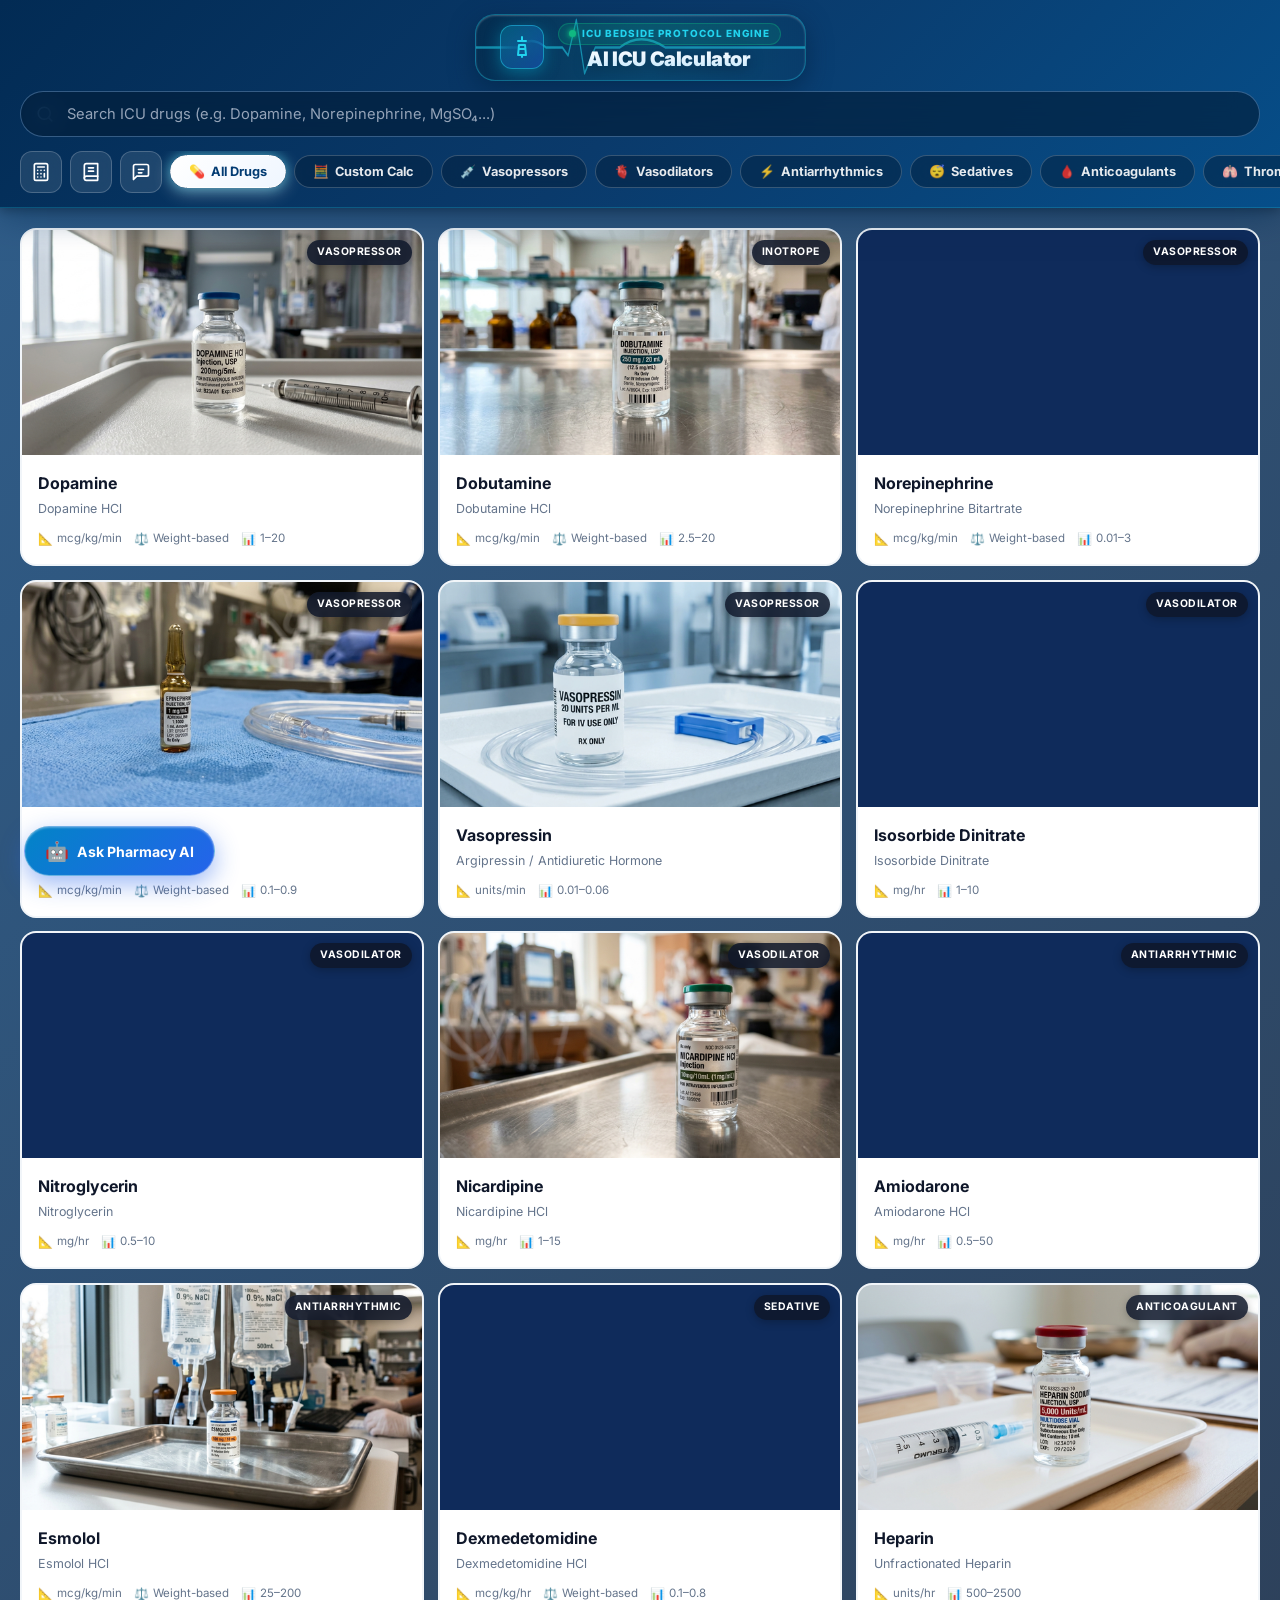
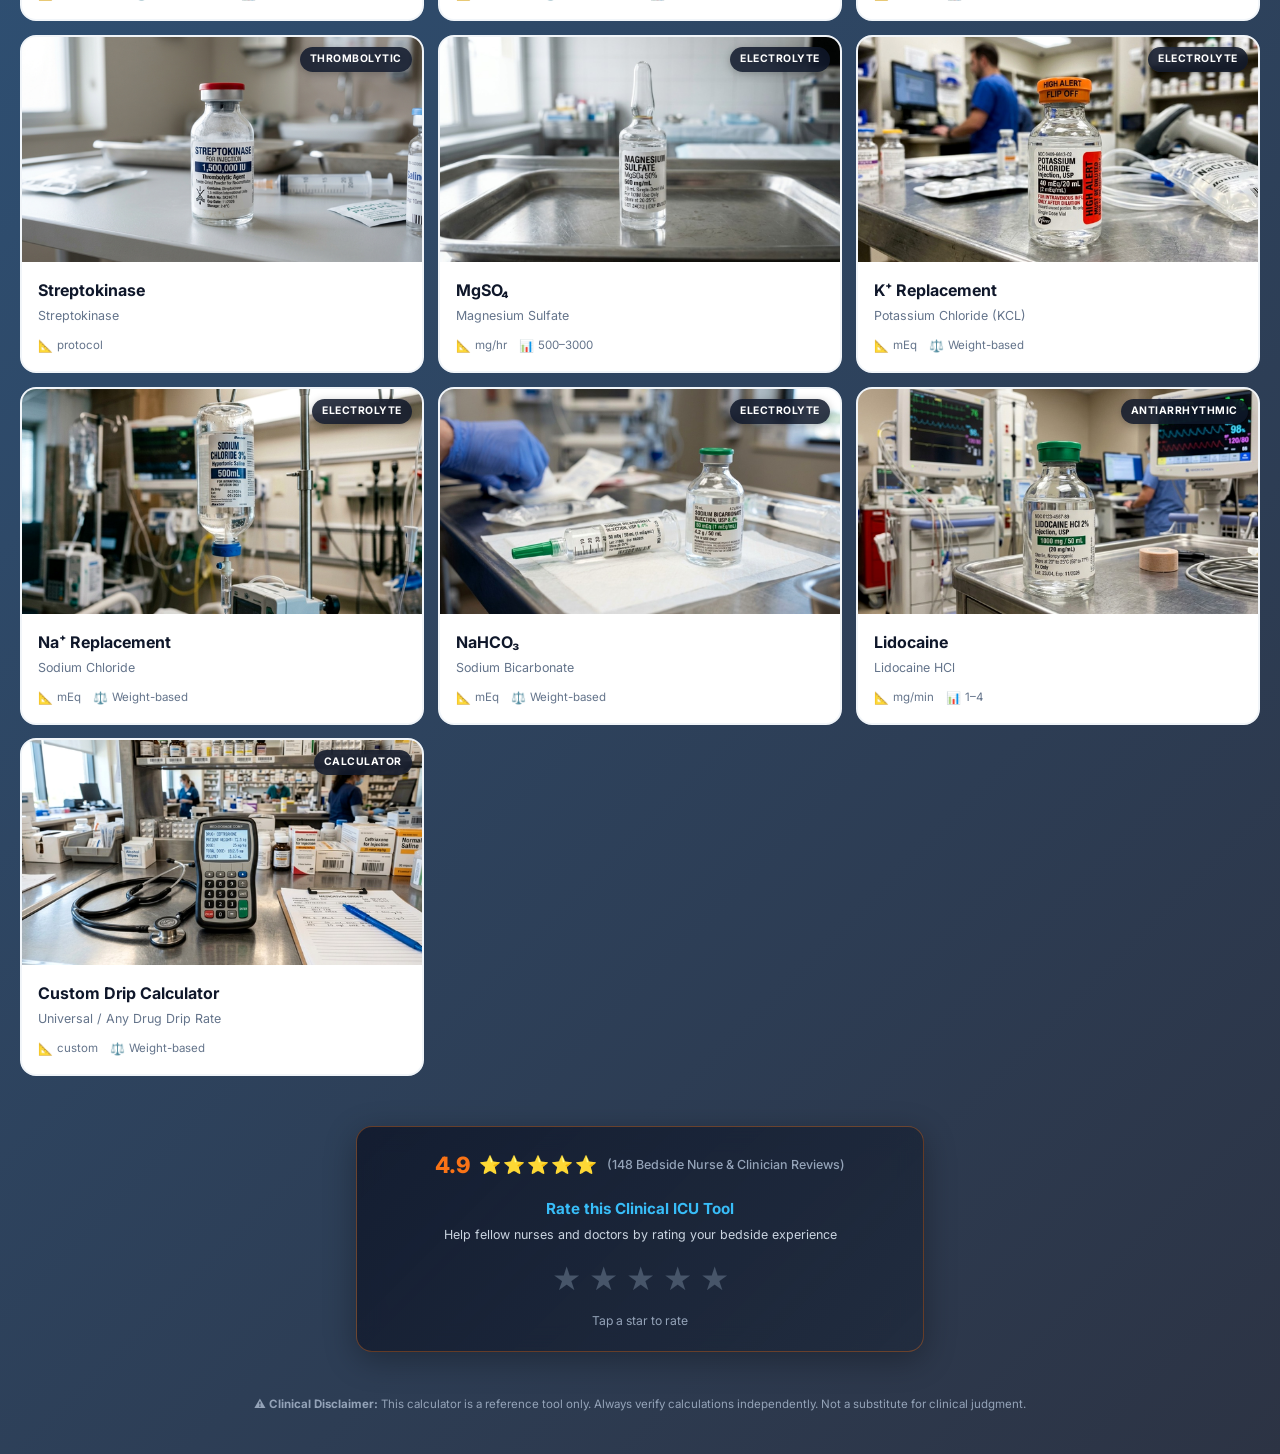
==== commit 609549c0: "Add Google Search Schema.org rating metadata and interactive 5-star clinical rating widget" ====
--- a/index.html
+++ b/index.html
@@ -8,8 +8,34 @@
   <meta name="apple-mobile-web-app-capable" content="yes">
   <meta name="apple-mobile-web-app-status-bar-style" content="default">
   <title>Al ICU Calculator</title>
-  <link rel="stylesheet" href="style.css">
+  <link rel="stylesheet" href="style.css?v=3">
   <link rel="icon" href="data:image/svg+xml,<svg xmlns='http://www.w3.org/2000/svg' viewBox='0 0 100 100'><text y='80' font-size='80'>💧</text></svg>">
+
+  <!-- ════════ Google Rich Snippets & Schema.org Rating Metadata ════════ -->
+  <script type="application/ld+json">
+  {
+    "@context": "https://schema.org",
+    "@type": "SoftwareApplication",
+    "name": "Al ICU Calculator",
+    "url": "https://icudrip.com",
+    "operatingSystem": "Web, iOS, Android, Windows",
+    "applicationCategory": "MedicalApplication",
+    "description": "ICU Drip Rate Calculator — Compute IV drip rates for vasopressors, antiarrhythmics, vasodilators, sedatives, anticoagulants, and electrolytes.",
+    "aggregateRating": {
+      "@type": "AggregateRating",
+      "ratingValue": "4.9",
+      "ratingCount": "148",
+      "reviewCount": "148",
+      "bestRating": "5",
+      "worstRating": "1"
+    },
+    "offers": {
+      "@type": "Offer",
+      "price": "0",
+      "priceCurrency": "USD"
+    }
+  }
+  </script>
 </head>
 <body>
 
@@ -201,6 +227,29 @@
     </div>
   </div>
 
+  <!-- ════════ Interactive Clinical Rating & Review Section ════════ -->
+  <section class="rating-widget-section">
+    <div class="rating-card">
+      <div class="rating-badge">
+        <span class="rating-score">4.9</span>
+        <div class="rating-stars-static">⭐⭐⭐⭐⭐</div>
+        <span class="rating-count">(148 Bedside Nurse &amp; Clinician Reviews)</span>
+      </div>
+      <div class="rating-interactive-box" id="ratingBox">
+        <h4 class="rating-title">Rate this Clinical ICU Tool</h4>
+        <p class="rating-subtitle">Help fellow nurses and doctors by rating your bedside experience</p>
+        <div class="star-rating-picker" id="starPicker">
+          <span class="star-btn" data-star="1" onclick="submitAppRating(1)">★</span>
+          <span class="star-btn" data-star="2" onclick="submitAppRating(2)">★</span>
+          <span class="star-btn" data-star="3" onclick="submitAppRating(3)">★</span>
+          <span class="star-btn" data-star="4" onclick="submitAppRating(4)">★</span>
+          <span class="star-btn" data-star="5" onclick="submitAppRating(5)">★</span>
+        </div>
+        <div class="rating-status-message" id="ratingStatusMsg">Tap a star to rate</div>
+      </div>
+    </div>
+  </section>
+
   <!-- ════════ Disclaimer ════════ -->
   <footer style="text-align:center; padding: 24px 20px 40px; font-size: 0.72rem; color: var(--gray-400); line-height: 1.5;">
     <strong>⚠️ Clinical Disclaimer:</strong> This calculator is a reference tool only.
@@ -276,7 +325,7 @@
     </div>
   </div>
 
-  <script src="app.js"></script>
-  <script src="chatbot.js"></script>
+  <script src="app.js?v=2"></script>
+  <script src="chatbot.js?v=2"></script>
 </body>
 </html>
--- a/style.css
+++ b/style.css
@@ -2986,5 +2986,89 @@
   transform: scale(0.96);
 }
 
-
-
+/* ── Clinical User Rating Widget ── */
+.rating-widget-section {
+  max-width: 600px;
+  margin: 30px auto 20px;
+  padding: 0 16px;
+}
+
+.rating-card {
+  background: linear-gradient(135deg, rgba(15, 23, 42, 0.85) 0%, rgba(30, 41, 59, 0.75) 100%);
+  border: 1px solid rgba(249, 115, 22, 0.35);
+  box-shadow: 0 8px 32px rgba(0, 0, 0, 0.3);
+  backdrop-filter: blur(12px);
+  border-radius: 16px;
+  padding: 20px 24px;
+  text-align: center;
+  color: #F8FAFC;
+}
+
+.rating-badge {
+  display: flex;
+  align-items: center;
+  justify-content: center;
+  gap: 8px;
+  flex-wrap: wrap;
+  margin-bottom: 14px;
+}
+
+.rating-score {
+  font-size: 1.4rem;
+  font-weight: 800;
+  color: #F97316;
+}
+
+.rating-stars-static {
+  font-size: 1.1rem;
+  letter-spacing: 2px;
+}
+
+.rating-count {
+  font-size: 0.78rem;
+  color: #94A3B8;
+  font-weight: 500;
+}
+
+.rating-title {
+  font-size: 0.95rem;
+  font-weight: 700;
+  color: #38BDF8;
+  margin: 0 0 4px 0;
+}
+
+.rating-subtitle {
+  font-size: 0.78rem;
+  color: #CBD5E1;
+  margin: 0 0 12px 0;
+}
+
+.star-rating-picker {
+  display: inline-flex;
+  gap: 8px;
+  margin-bottom: 8px;
+}
+
+.star-btn {
+  font-size: 1.8rem;
+  color: #475569;
+  cursor: pointer;
+  transition: transform 0.15s ease, color 0.15s ease;
+  user-select: none;
+}
+
+.star-btn:hover,
+.star-btn.active {
+  color: #FACC15;
+  transform: scale(1.2);
+  filter: drop-shadow(0 0 8px rgba(250, 204, 21, 0.6));
+}
+
+.rating-status-message {
+  font-size: 0.76rem;
+  color: #94A3B8;
+  min-height: 20px;
+}
+
+
+
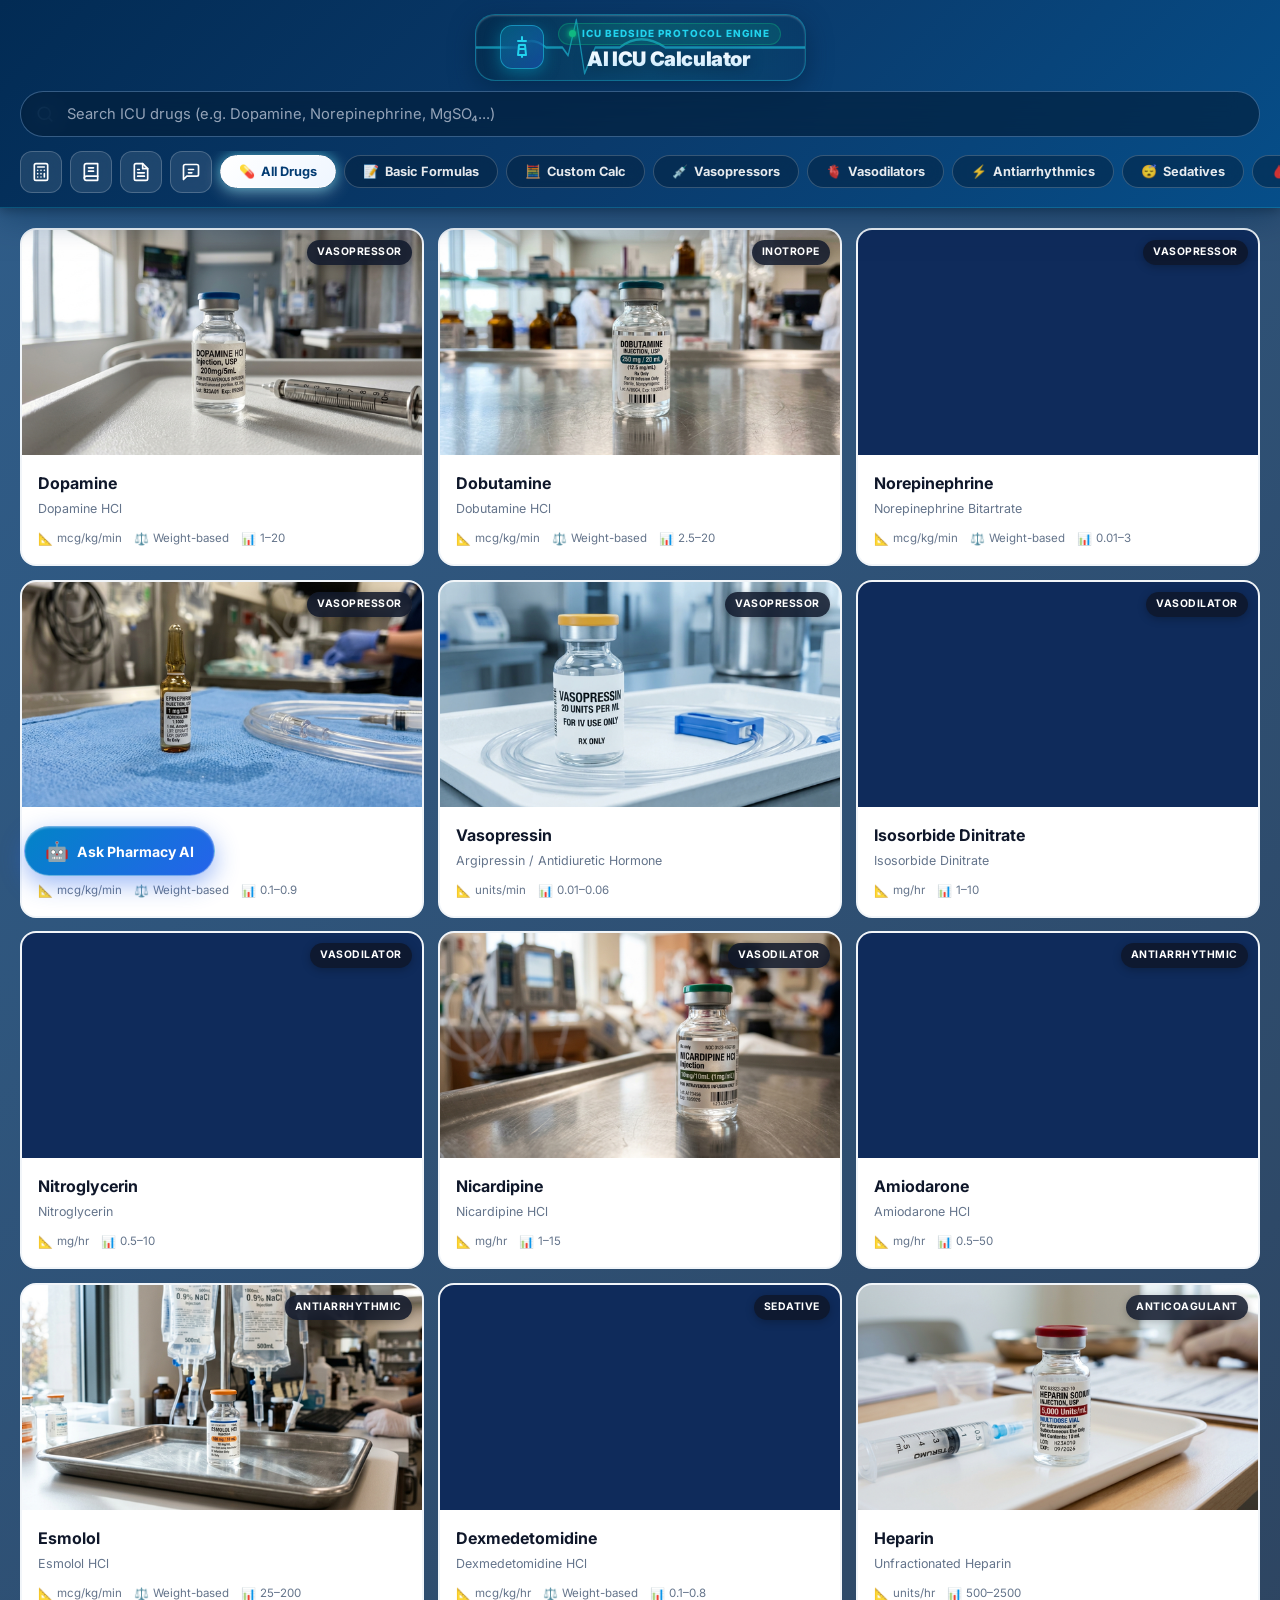
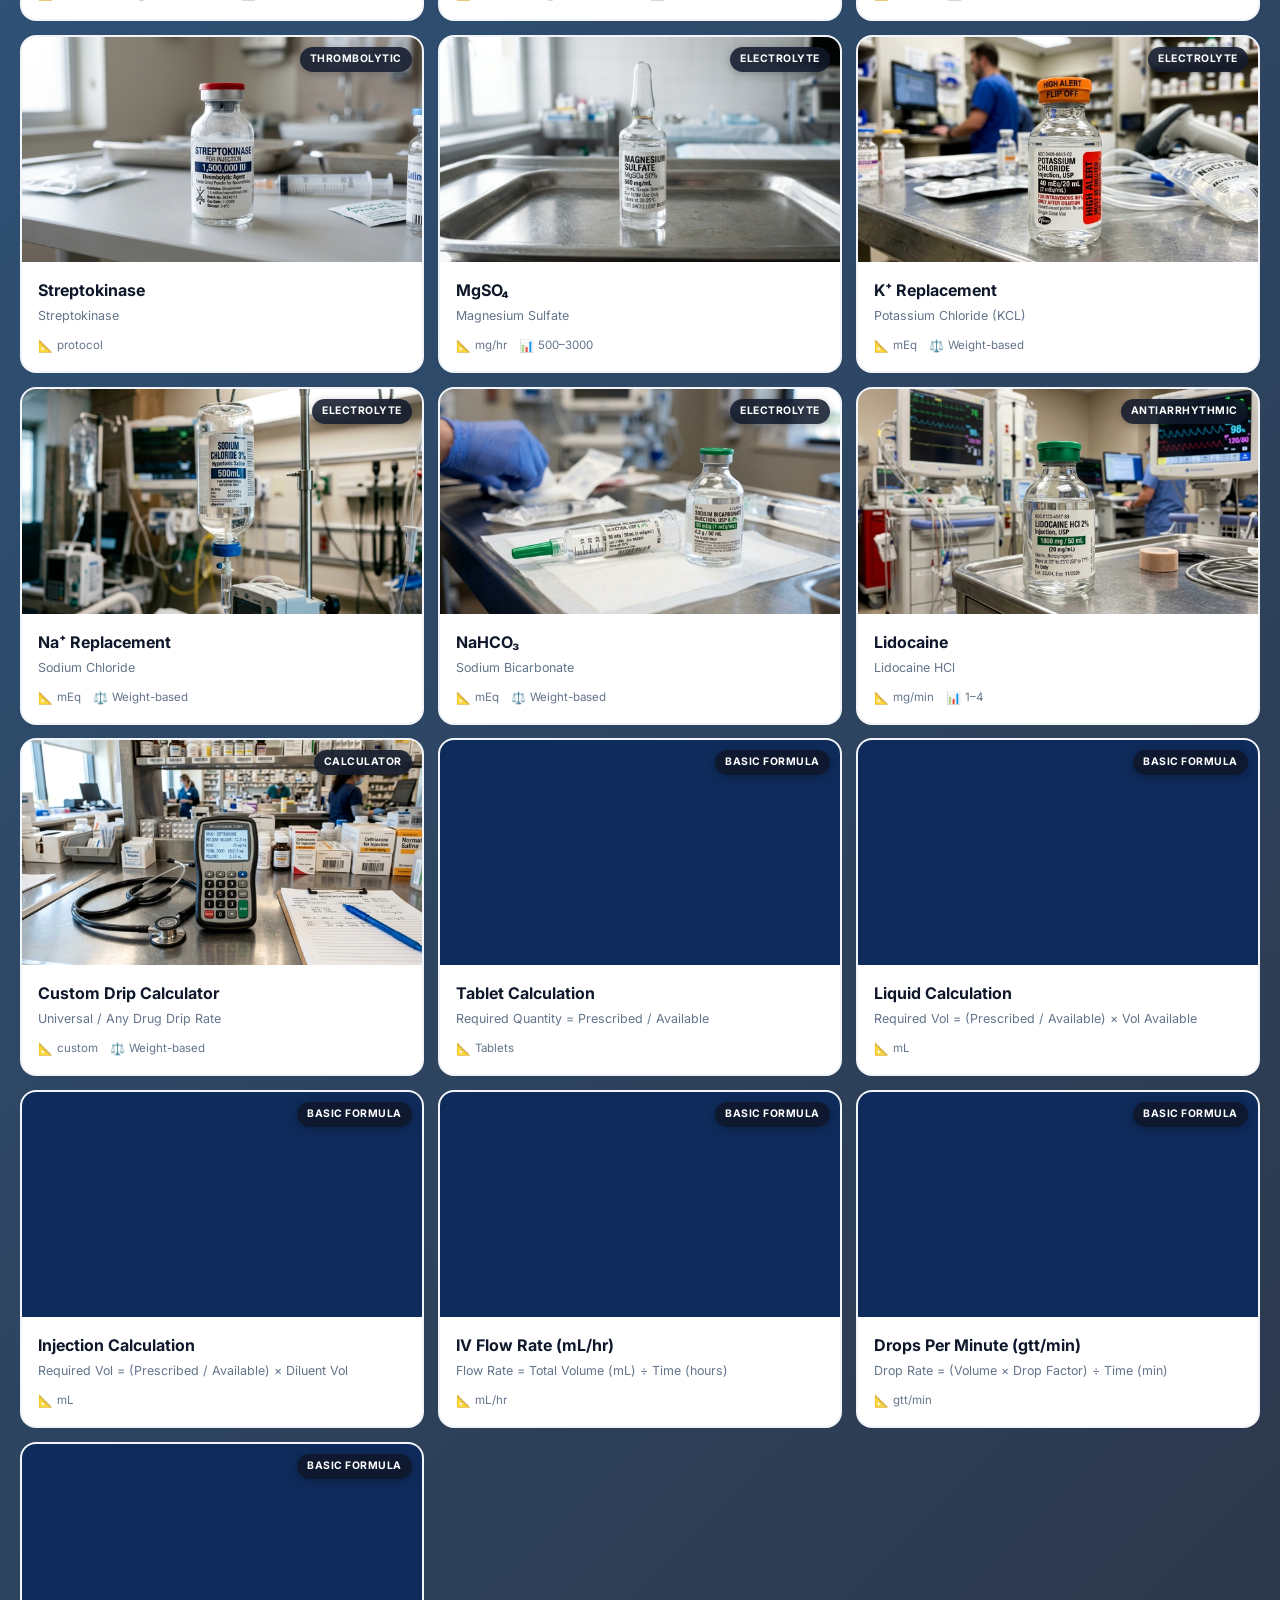
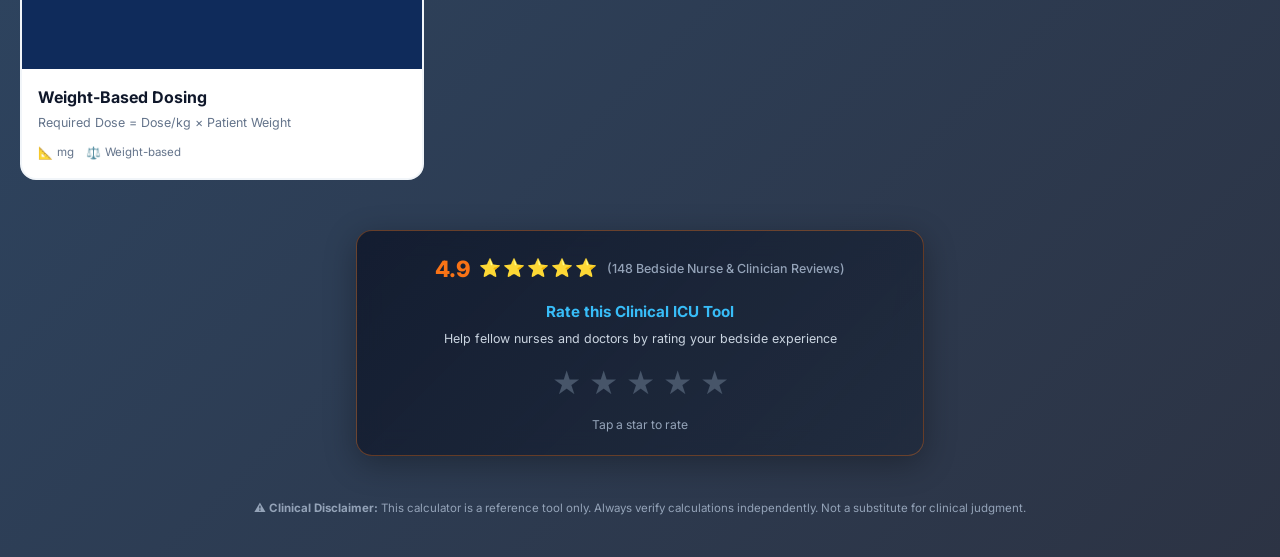
==== commit 906667b8: "Add Drug Calculations Made Easy suite (6 fundamental formulas, calculators, modal & examples)" ====
--- a/index.html
+++ b/index.html
@@ -105,6 +105,16 @@
           <line x1="9" y1="11" x2="15" y2="11" />
         </svg>
       </button>
+      <!-- Drug Calculations Made Easy Button -->
+      <button class="header-btn icu-action-btn category-bar-btn" onclick="openBasicFormulasModal()" title="Drug Calculations Made Easy" aria-label="Open Drug Calculations Made Easy panel">
+        <svg width="20" height="20" viewBox="0 0 24 24" fill="none" stroke="currentColor" stroke-width="2" stroke-linecap="round" stroke-linejoin="round">
+          <path d="M14 2H6a2 2 0 0 0-2 2v16a2 2 0 0 0 2 2h12a2 2 0 0 0 2-2V8z"></path>
+          <polyline points="14 2 14 8 20 8"></polyline>
+          <line x1="16" y1="13" x2="8" y2="13"></line>
+          <line x1="16" y1="17" x2="8" y2="17"></line>
+          <polyline points="10 9 9 9 8 9"></polyline>
+        </svg>
+      </button>
       <!-- AI Pharmacy Chatbot Button -->
       <button class="header-btn icu-action-btn category-bar-btn" onclick="openChatbot()" title="AI Critical Care Pharmacy Assistant" aria-label="Open AI Pharmacy Assistant">
         <svg width="20" height="20" viewBox="0 0 24 24" fill="none" stroke="currentColor" stroke-width="2" stroke-linecap="round" stroke-linejoin="round">
@@ -227,6 +237,106 @@
     </div>
   </div>
 
+  <!-- ════════ Drug Calculations Made Easy Modal ════════ -->
+  <div class="dosing-table-overlay" id="basicFormulasOverlay" onclick="if(event.target===this) closeBasicFormulasModal()">
+    <div class="dosing-table-modal" style="max-width: 850px;">
+      <div class="dosing-table-header">
+        <div>
+          <h3>📝 Drug Calculations Made Easy</h3>
+          <div class="dosing-table-sub">Quick Drug Calculation Formulas with Worked Examples</div>
+        </div>
+        <button class="math-calc-close" onclick="closeBasicFormulasModal()" aria-label="Close modal">✕</button>
+      </div>
+
+      <div class="dosing-table-body" style="padding: 20px;">
+        <div class="basic-formulas-grid" style="display: grid; grid-template-columns: repeat(auto-fit, minmax(350px, 1fr)); gap: 16px;">
+          
+          <!-- Formula 1: Tablet Calculation -->
+          <div class="ref-card" style="background: rgba(15, 23, 42, 0.7); border: 1px solid var(--orange-500); border-radius: 12px; padding: 16px;">
+            <h4 style="color: var(--orange-500); margin-bottom: 8px; display:flex; align-items:center; gap:8px;">💊 1. Tablet Calculation</h4>
+            <div style="font-size: 0.85rem; background: rgba(0,0,0,0.35); padding: 8px 12px; border-radius: 8px; font-family: monospace; color: #38bdf8; margin-bottom: 10px;">
+              Required Quantity = Prescribed Dose ÷ Available Dose
+            </div>
+            <div style="font-size: 0.82rem; color: #cbd5e1; line-height: 1.5;">
+              <strong>Worked Example:</strong><br>
+              • Prescribed Dose = 500 mg<br>
+              • Available Dose = 250 mg / tablet<br>
+              • <strong>Answer:</strong> 500 ÷ 250 = <span style="color:#22c55e; font-weight:bold;">2 Tablets</span>
+            </div>
+          </div>
+
+          <!-- Formula 2: Liquid Calculation -->
+          <div class="ref-card" style="background: rgba(15, 23, 42, 0.7); border: 1px solid #38bdf8; border-radius: 12px; padding: 16px;">
+            <h4 style="color: #38bdf8; margin-bottom: 8px; display:flex; align-items:center; gap:8px;">🧪 2. Liquid Calculation</h4>
+            <div style="font-size: 0.85rem; background: rgba(0,0,0,0.35); padding: 8px 12px; border-radius: 8px; font-family: monospace; color: #38bdf8; margin-bottom: 10px;">
+              Required Vol = (Prescribed ÷ Available) × Vol Available
+            </div>
+            <div style="font-size: 0.82rem; color: #cbd5e1; line-height: 1.5;">
+              <strong>Worked Example:</strong><br>
+              • Prescribed Dose = 250 mg<br>
+              • Available Dose = 125 mg / 5 mL<br>
+              • <strong>Answer:</strong> (250 ÷ 125) × 5 = <span style="color:#22c55e; font-weight:bold;">10 mL</span>
+            </div>
+          </div>
+
+          <!-- Formula 3: Injection Calculation -->
+          <div class="ref-card" style="background: rgba(15, 23, 42, 0.7); border: 1px solid #a855f7; border-radius: 12px; padding: 16px;">
+            <h4 style="color: #a855f7; margin-bottom: 8px; display:flex; align-items:center; gap:8px;">💉 3. Injection Calculation</h4>
+            <div style="font-size: 0.85rem; background: rgba(0,0,0,0.35); padding: 8px 12px; border-radius: 8px; font-family: monospace; color: #38bdf8; margin-bottom: 10px;">
+              Required Vol = (Prescribed ÷ Available) × Diluent Vol
+            </div>
+            <div style="font-size: 0.82rem; color: #cbd5e1; line-height: 1.5;">
+              <strong>Worked Example:</strong><br>
+              • Prescribed Dose = 500 mg<br>
+              • Available Dose = 1 g (1000 mg) / 10 mL<br>
+              • <strong>Answer:</strong> (500 ÷ 1000) × 10 = <span style="color:#22c55e; font-weight:bold;">5 mL</span>
+            </div>
+          </div>
+
+          <!-- Formula 4: IV Flow Rate (mL/hr) -->
+          <div class="ref-card" style="background: rgba(15, 23, 42, 0.7); border: 1px solid #22c55e; border-radius: 12px; padding: 16px;">
+            <h4 style="color: #22c55e; margin-bottom: 8px; display:flex; align-items:center; gap:8px;">💧 4. IV Flow Rate (mL/hr)</h4>
+            <div style="font-size: 0.85rem; background: rgba(0,0,0,0.35); padding: 8px 12px; border-radius: 8px; font-family: monospace; color: #38bdf8; margin-bottom: 10px;">
+              Flow Rate (mL/hr) = Total Volume (mL) ÷ Time (hours)
+            </div>
+            <div style="font-size: 0.82rem; color: #cbd5e1; line-height: 1.5;">
+              <strong>Worked Example:</strong><br>
+              • Total Volume = 1000 mL over 8 hours<br>
+              • <strong>Answer:</strong> 1000 ÷ 8 = <span style="color:#22c55e; font-weight:bold;">125 mL/hr</span>
+            </div>
+          </div>
+
+          <!-- Formula 5: Drops Per Minute (gtt/min) -->
+          <div class="ref-card" style="background: rgba(15, 23, 42, 0.7); border: 1px solid #eab308; border-radius: 12px; padding: 16px;">
+            <h4 style="color: #eab308; margin-bottom: 8px; display:flex; align-items:center; gap:8px;">⏱️ 5. Drops Per Minute (gtt/min)</h4>
+            <div style="font-size: 0.85rem; background: rgba(0,0,0,0.35); padding: 8px 12px; border-radius: 8px; font-family: monospace; color: #38bdf8; margin-bottom: 10px;">
+              Flow Rate (gtt/min) = (Volume × Drop Factor) ÷ Time (min)
+            </div>
+            <div style="font-size: 0.82rem; color: #cbd5e1; line-height: 1.5;">
+              <strong>Worked Example:</strong><br>
+              • 500 mL over 4 hours (240 min), Drop Factor = 20 gtt/mL<br>
+              • <strong>Answer:</strong> (500 × 20) ÷ 240 = <span style="color:#22c55e; font-weight:bold;">42 gtt/min</span>
+            </div>
+          </div>
+
+          <!-- Formula 6: Weight-Based Dosing -->
+          <div class="ref-card" style="background: rgba(15, 23, 42, 0.7); border: 1px solid #ec4899; border-radius: 12px; padding: 16px;">
+            <h4 style="color: #ec4899; margin-bottom: 8px; display:flex; align-items:center; gap:8px;">⚖️ 6. Weight-Based Dosing</h4>
+            <div style="font-size: 0.85rem; background: rgba(0,0,0,0.35); padding: 8px 12px; border-radius: 8px; font-family: monospace; color: #38bdf8; margin-bottom: 10px;">
+              Required Dose = Dose/kg × Patient Weight (kg)
+            </div>
+            <div style="font-size: 0.82rem; color: #cbd5e1; line-height: 1.5;">
+              <strong>Worked Example:</strong><br>
+              • Dose/kg = 15 mg/kg, Patient Weight = 20 kg<br>
+              • <strong>Answer:</strong> 15 × 20 = <span style="color:#22c55e; font-weight:bold;">300 mg</span>
+            </div>
+          </div>
+
+        </div>
+      </div>
+    </div>
+  </div>
+
   <!-- ════════ Interactive Clinical Rating & Review Section ════════ -->
   <section class="rating-widget-section">
     <div class="rating-card">
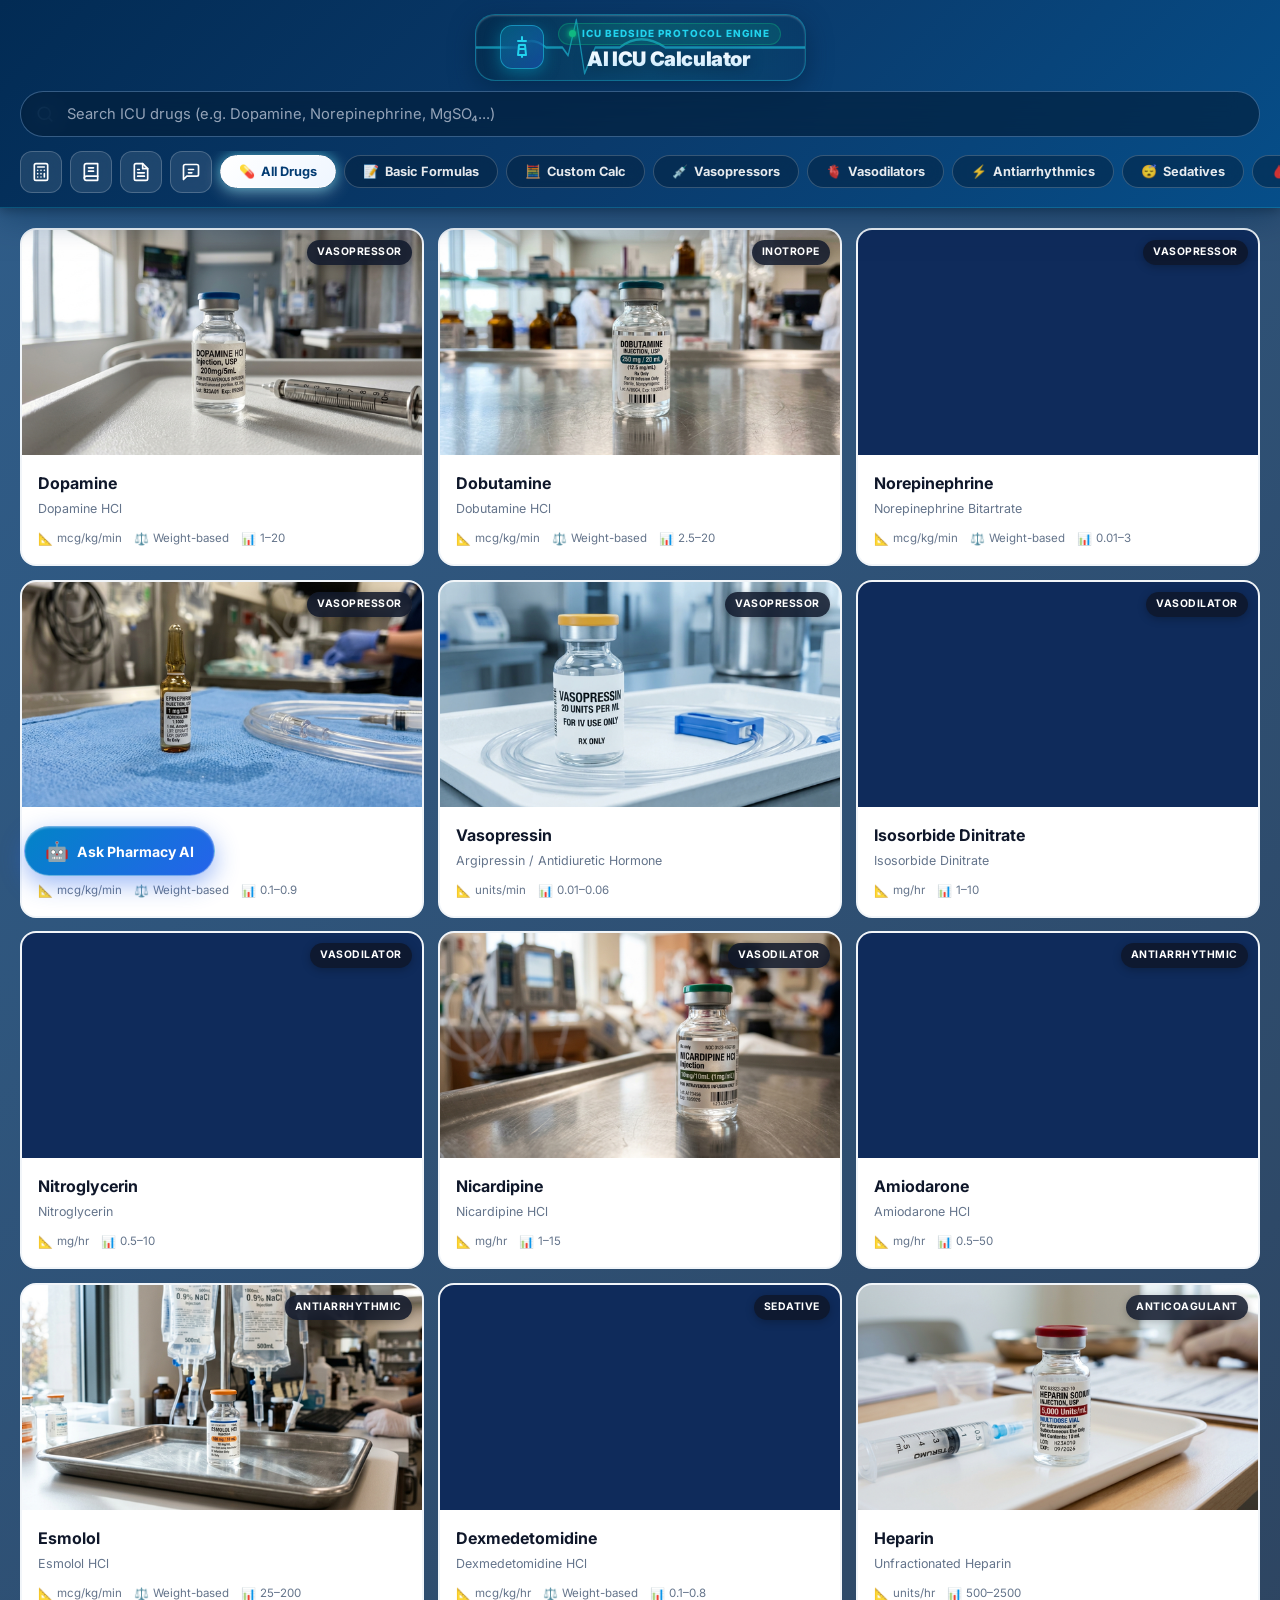
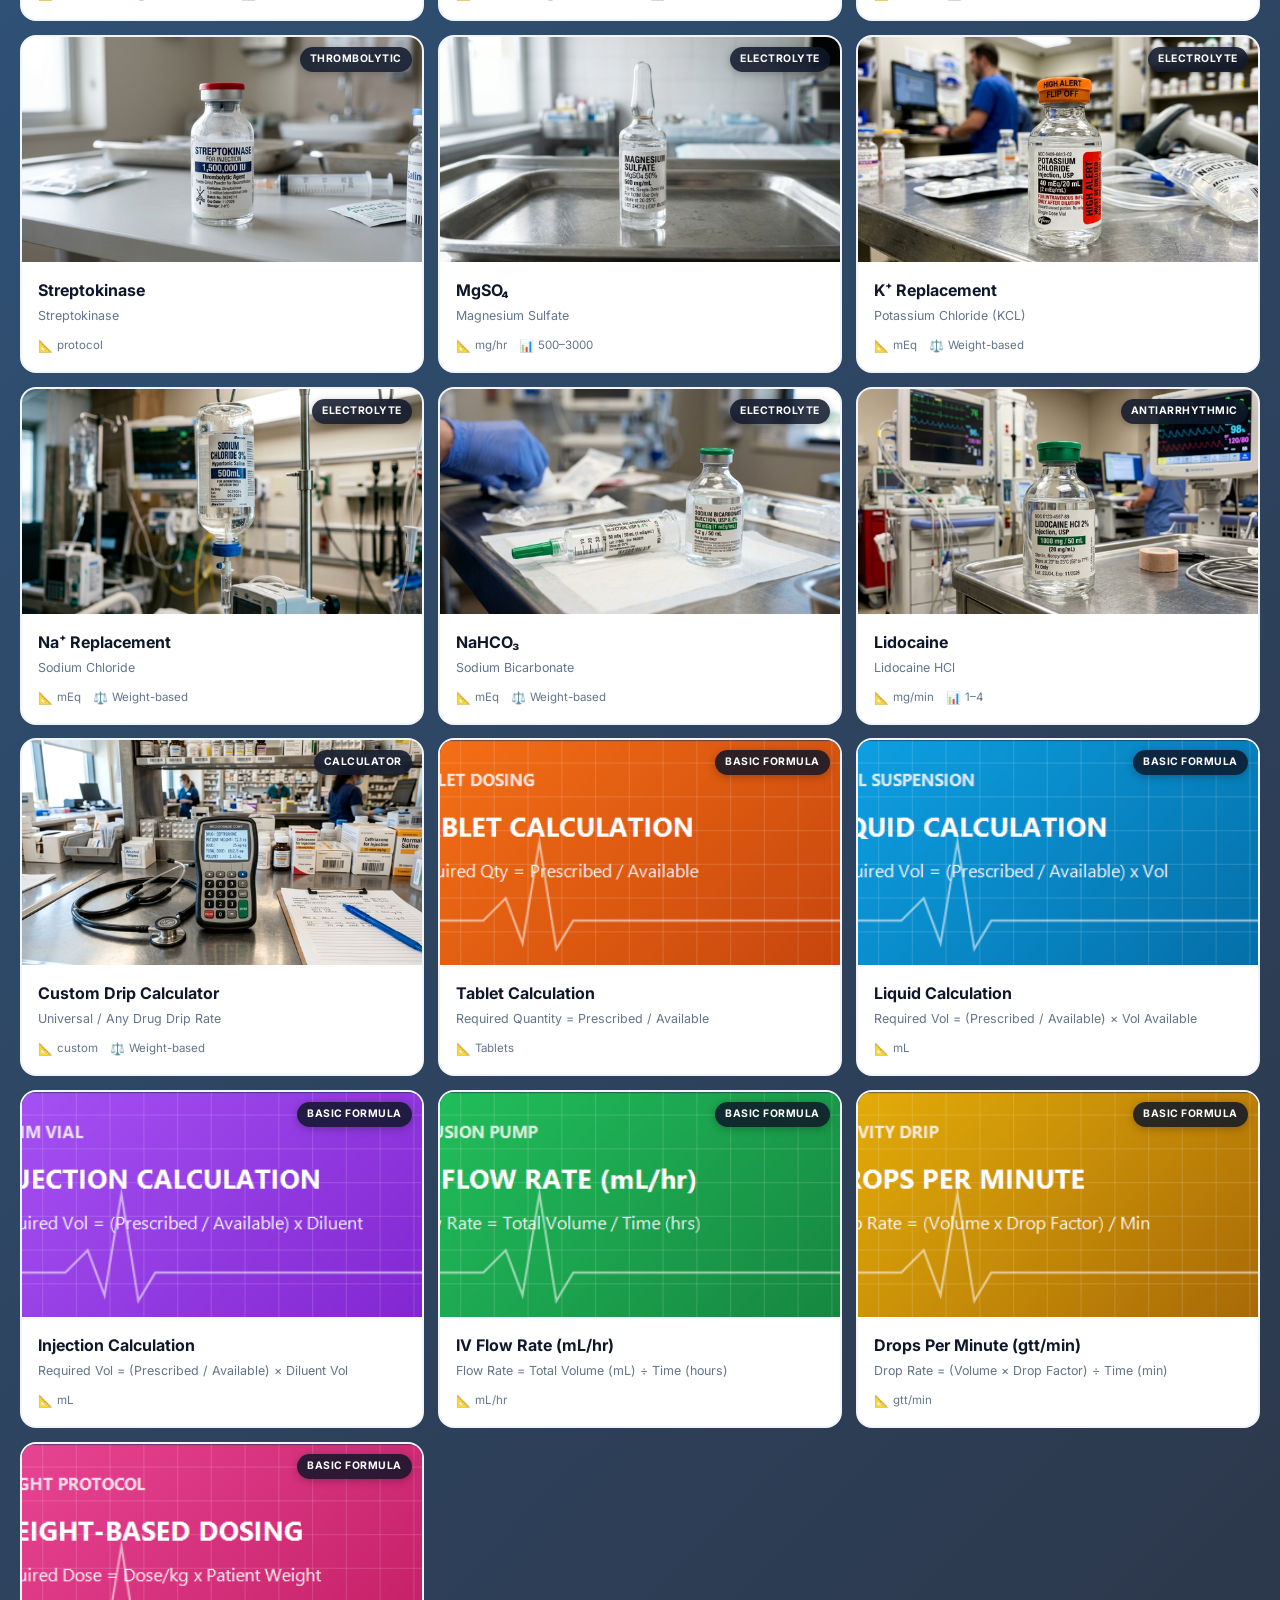
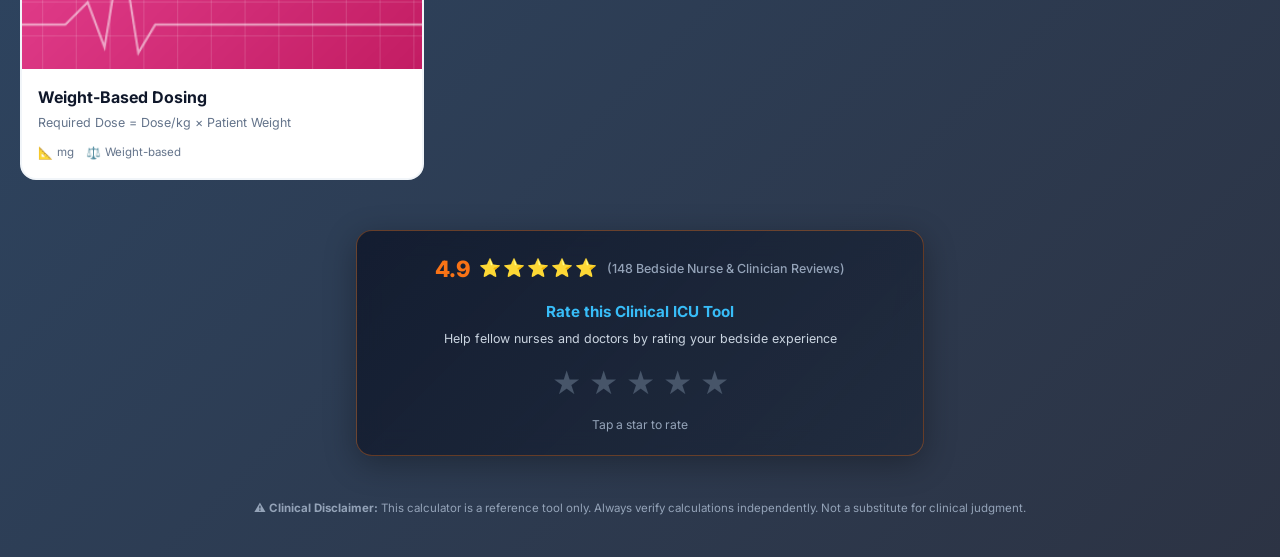
==== commit dc9350ce: "feat: Add Drug Calculations Made Easy (6 interactive formulas with bidirectional modes, presets, for" ====
--- a/index.html
+++ b/index.html
@@ -263,6 +263,9 @@
               • Available Dose = 250 mg / tablet<br>
               • <strong>Answer:</strong> 500 ÷ 250 = <span style="color:#22c55e; font-weight:bold;">2 Tablets</span>
             </div>
+            <button class="preset-chip-btn" onclick="closeBasicFormulasModal(); openCalculator('tabletCalc');" style="margin-top: 12px; width: 100%; padding: 8px 12px; font-size: 0.8rem; justify-content: center; background: var(--orange-500); color: #fff; border-color: var(--orange-500);">
+              ⚡ Open Interactive Tablet Calculator
+            </button>
           </div>
 
           <!-- Formula 2: Liquid Calculation -->
@@ -277,6 +280,9 @@
               • Available Dose = 125 mg / 5 mL<br>
               • <strong>Answer:</strong> (250 ÷ 125) × 5 = <span style="color:#22c55e; font-weight:bold;">10 mL</span>
             </div>
+            <button class="preset-chip-btn" onclick="closeBasicFormulasModal(); openCalculator('liquidCalc');" style="margin-top: 12px; width: 100%; padding: 8px 12px; font-size: 0.8rem; justify-content: center; background: #0284c7; color: #fff; border-color: #0284c7;">
+              ⚡ Open Interactive Liquid Calculator
+            </button>
           </div>
 
           <!-- Formula 3: Injection Calculation -->
@@ -291,6 +297,9 @@
               • Available Dose = 1 g (1000 mg) / 10 mL<br>
               • <strong>Answer:</strong> (500 ÷ 1000) × 10 = <span style="color:#22c55e; font-weight:bold;">5 mL</span>
             </div>
+            <button class="preset-chip-btn" onclick="closeBasicFormulasModal(); openCalculator('injectionCalc');" style="margin-top: 12px; width: 100%; padding: 8px 12px; font-size: 0.8rem; justify-content: center; background: #9333ea; color: #fff; border-color: #9333ea;">
+              ⚡ Open Interactive Injection Calculator
+            </button>
           </div>
 
           <!-- Formula 4: IV Flow Rate (mL/hr) -->
@@ -304,6 +313,9 @@
               • Total Volume = 1000 mL over 8 hours<br>
               • <strong>Answer:</strong> 1000 ÷ 8 = <span style="color:#22c55e; font-weight:bold;">125 mL/hr</span>
             </div>
+            <button class="preset-chip-btn" onclick="closeBasicFormulasModal(); openCalculator('ivFlowRate');" style="margin-top: 12px; width: 100%; padding: 8px 12px; font-size: 0.8rem; justify-content: center; background: #16a34a; color: #fff; border-color: #16a34a;">
+              ⚡ Open Interactive Flow Rate Calculator
+            </button>
           </div>
 
           <!-- Formula 5: Drops Per Minute (gtt/min) -->
@@ -317,6 +329,9 @@
               • 500 mL over 4 hours (240 min), Drop Factor = 20 gtt/mL<br>
               • <strong>Answer:</strong> (500 × 20) ÷ 240 = <span style="color:#22c55e; font-weight:bold;">42 gtt/min</span>
             </div>
+            <button class="preset-chip-btn" onclick="closeBasicFormulasModal(); openCalculator('dropRate');" style="margin-top: 12px; width: 100%; padding: 8px 12px; font-size: 0.8rem; justify-content: center; background: #ca8a04; color: #fff; border-color: #ca8a04;">
+              ⚡ Open Interactive Drop Rate Calculator
+            </button>
           </div>
 
           <!-- Formula 6: Weight-Based Dosing -->
@@ -330,6 +345,9 @@
               • Dose/kg = 15 mg/kg, Patient Weight = 20 kg<br>
               • <strong>Answer:</strong> 15 × 20 = <span style="color:#22c55e; font-weight:bold;">300 mg</span>
             </div>
+            <button class="preset-chip-btn" onclick="closeBasicFormulasModal(); openCalculator('weightDoseBasic');" style="margin-top: 12px; width: 100%; padding: 8px 12px; font-size: 0.8rem; justify-content: center; background: #db2777; color: #fff; border-color: #db2777;">
+              ⚡ Open Interactive Weight-Based Calculator
+            </button>
           </div>
 
         </div>
--- a/style.css
+++ b/style.css
@@ -956,6 +956,51 @@
   pointer-events: none;
 }
 
+/* ── Quick-Tap Preset Chips & Rows ── */
+.quick-presets-row {
+  display: flex;
+  flex-wrap: wrap;
+  align-items: center;
+  gap: 6px;
+  margin-top: 8px;
+}
+
+.preset-label {
+  font-size: 0.72rem;
+  font-weight: 600;
+  color: var(--gray-500);
+  margin-right: 2px;
+}
+
+.preset-chip-btn {
+  display: inline-flex;
+  align-items: center;
+  justify-content: center;
+  padding: 4px 10px;
+  font-size: 0.75rem;
+  font-weight: 600;
+  font-family: inherit;
+  color: var(--orange-600);
+  background: var(--orange-50);
+  border: 1px solid var(--orange-200);
+  border-radius: var(--radius-full);
+  cursor: pointer;
+  transition: var(--transition-fast);
+  white-space: nowrap;
+}
+
+.preset-chip-btn:hover {
+  background: var(--orange-500);
+  color: var(--white);
+  border-color: var(--orange-500);
+  transform: translateY(-1px);
+  box-shadow: var(--shadow-sm);
+}
+
+.preset-chip-btn:active {
+  transform: translateY(0);
+}
+
 /* ── Concentration Selector ── */
 .conc-grid {
   display: grid;
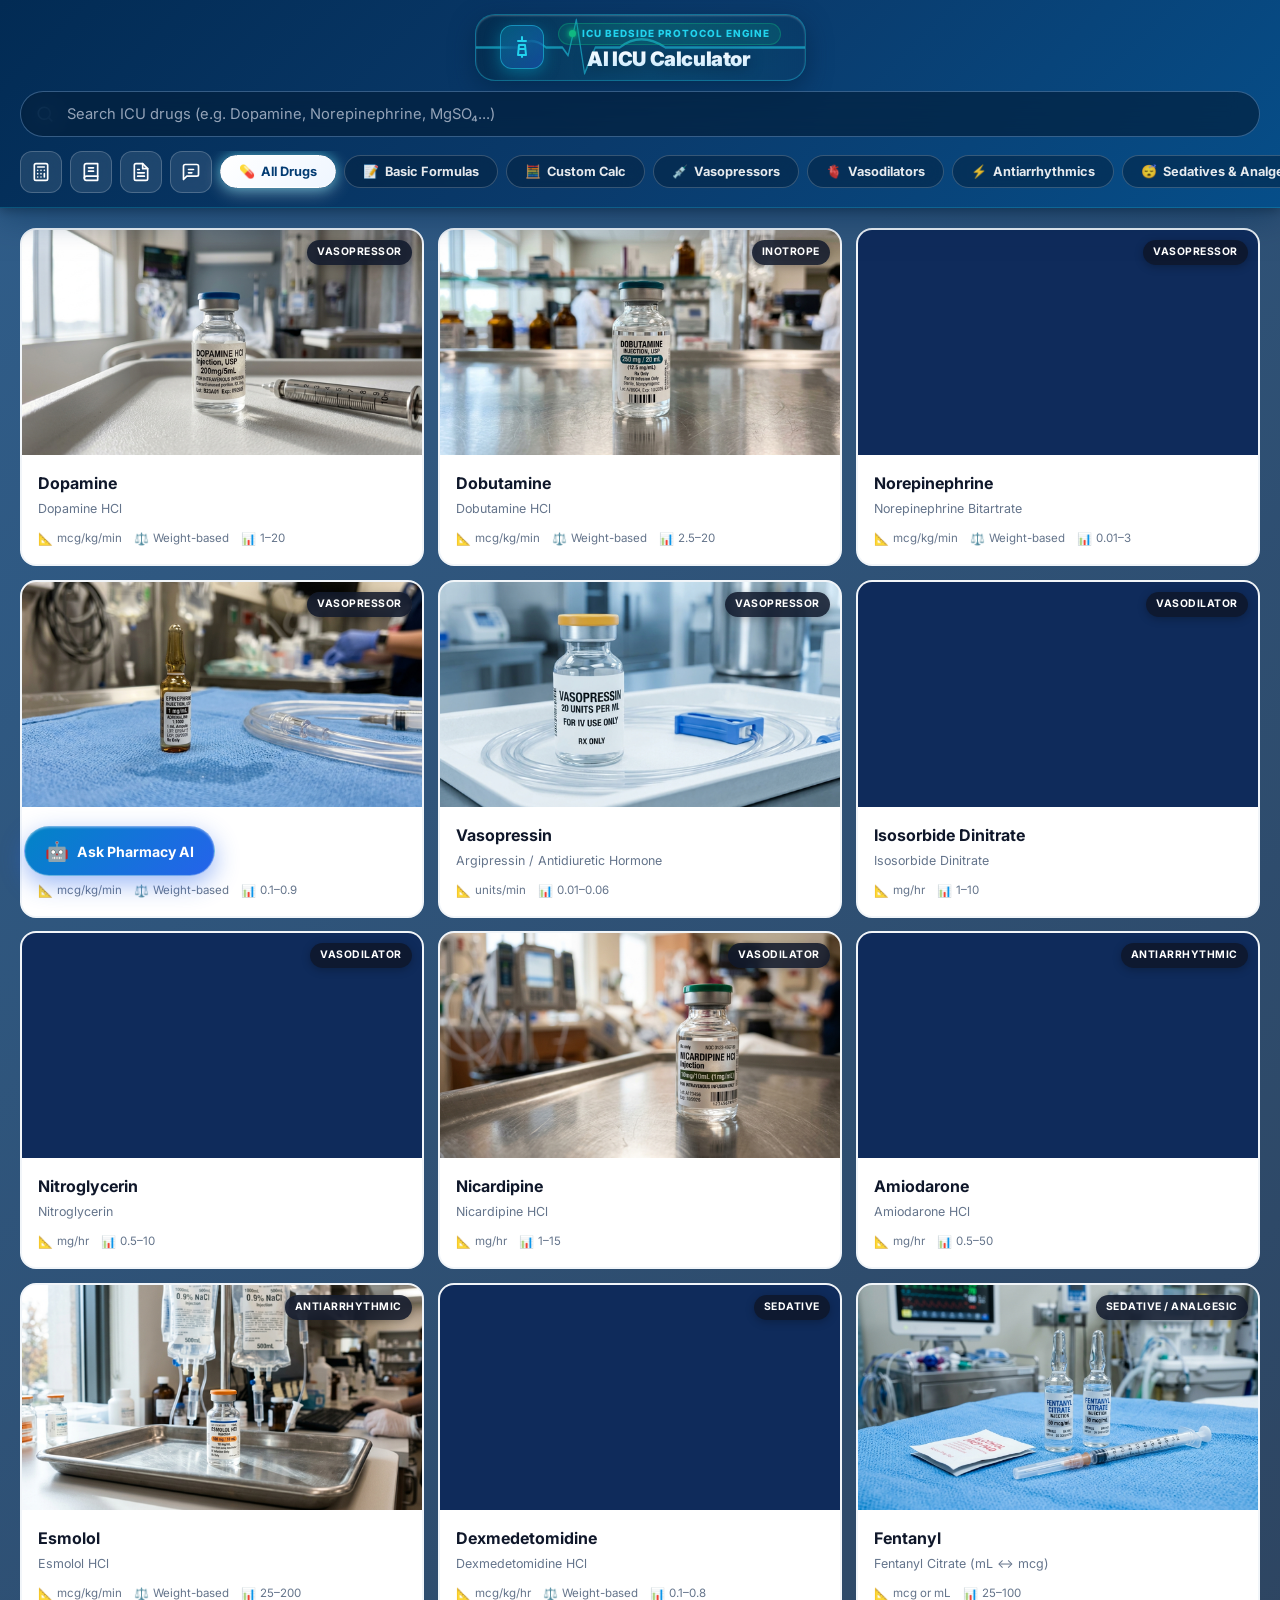
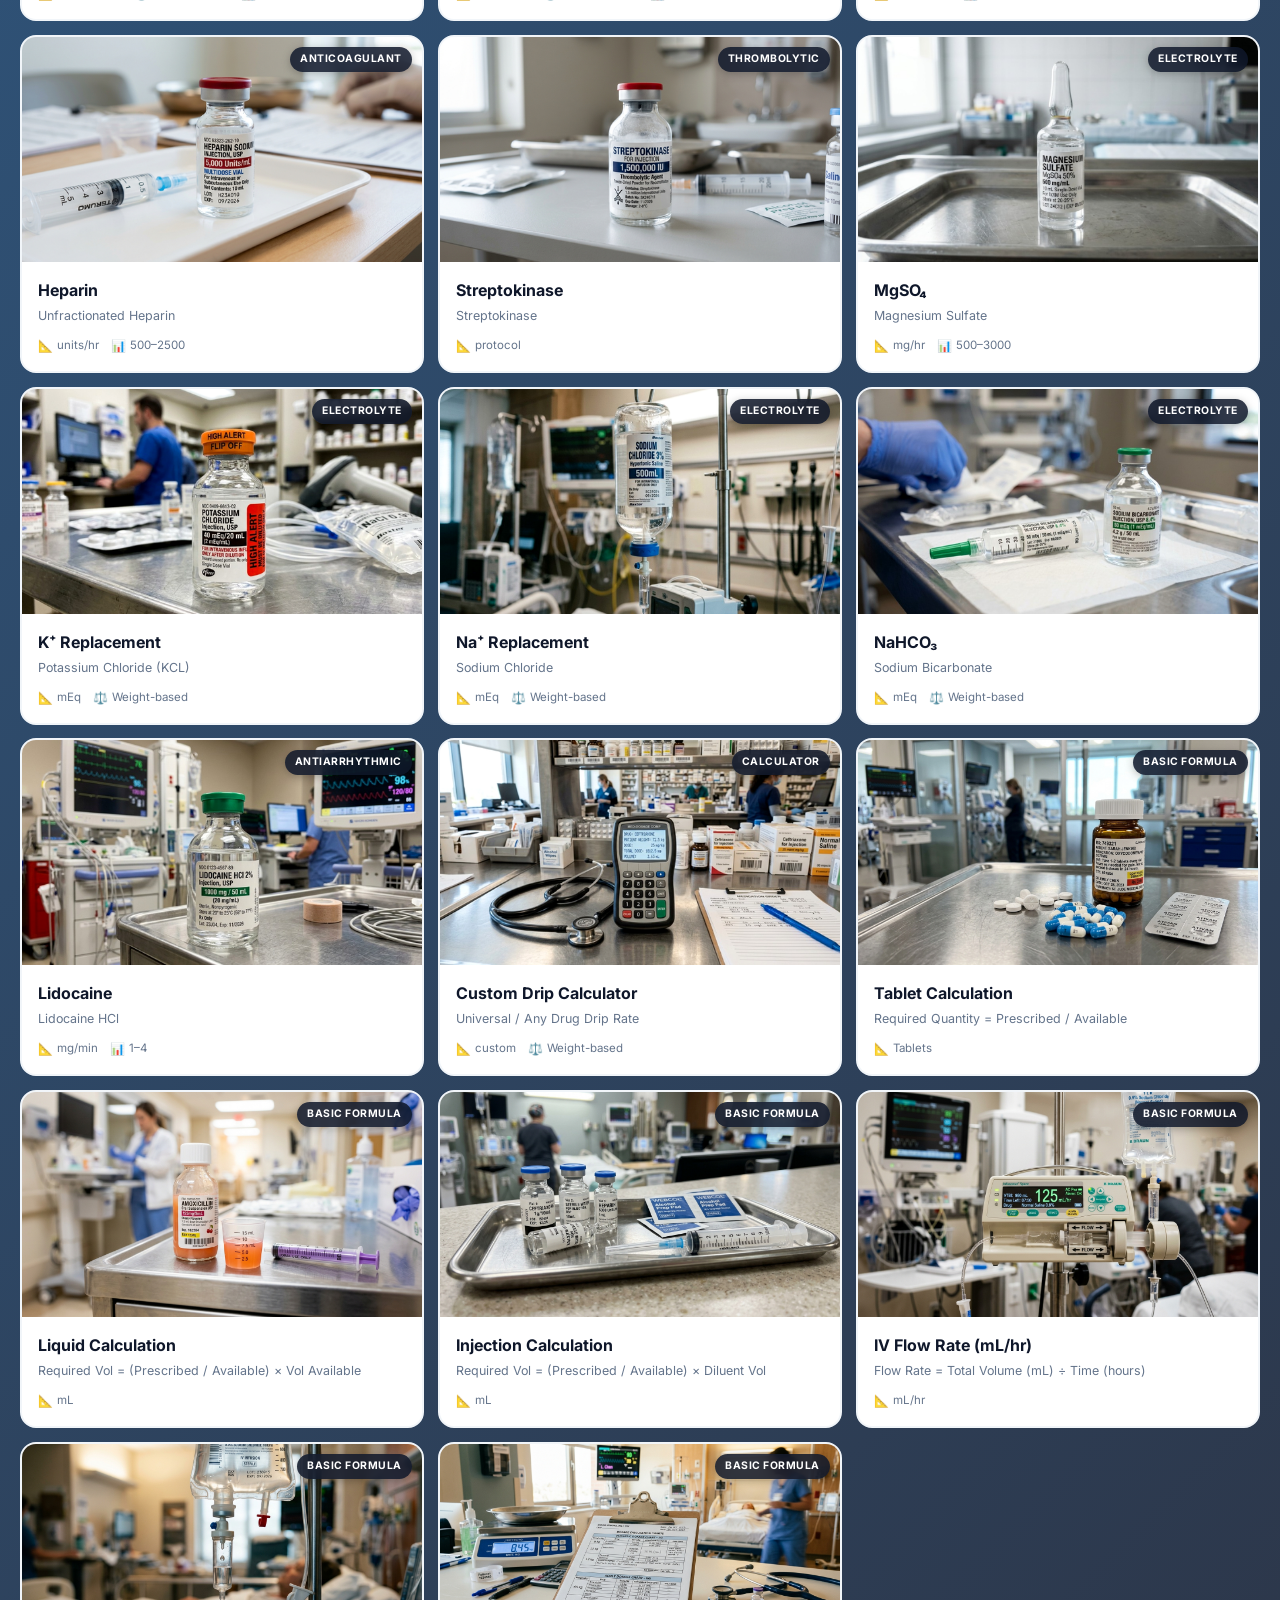
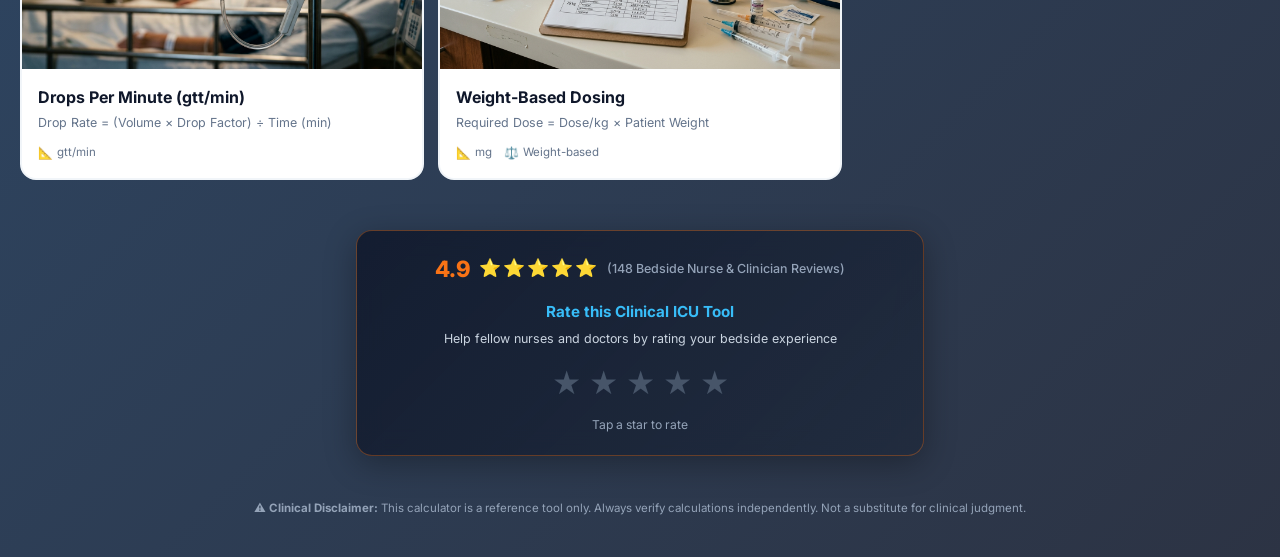
==== commit c6493512: "fix: bump cache-busting versions (app.js?v=3, chatbot.js?v=3, style.css?v=4) to force browser reload" ====
--- a/index.html
+++ b/index.html
@@ -8,7 +8,7 @@
   <meta name="apple-mobile-web-app-capable" content="yes">
   <meta name="apple-mobile-web-app-status-bar-style" content="default">
   <title>Al ICU Calculator</title>
-  <link rel="stylesheet" href="style.css?v=3">
+  <link rel="stylesheet" href="style.css?v=4">
   <link rel="icon" href="data:image/svg+xml,<svg xmlns='http://www.w3.org/2000/svg' viewBox='0 0 100 100'><text y='80' font-size='80'>💧</text></svg>">
 
   <!-- ════════ Google Rich Snippets & Schema.org Rating Metadata ════════ -->
@@ -453,7 +453,7 @@
     </div>
   </div>
 
-  <script src="app.js?v=2"></script>
-  <script src="chatbot.js?v=2"></script>
+  <script src="app.js?v=3"></script>
+  <script src="chatbot.js?v=3"></script>
 </body>
 </html>
--- a/style.css
+++ b/style.css
@@ -956,6 +956,33 @@
   pointer-events: none;
 }
 
+.input-unit-select {
+  position: absolute;
+  right: 8px;
+  height: 32px;
+  padding: 0 8px;
+  border: 1px solid var(--gray-300);
+  border-radius: var(--radius-sm);
+  background: var(--gray-50);
+  color: var(--gray-700);
+  font-size: 0.8rem;
+  font-weight: 600;
+  cursor: pointer;
+  outline: none;
+  transition: var(--transition-fast);
+}
+
+.input-unit-select:focus,
+.input-unit-select:hover {
+  border-color: var(--orange-500);
+  background: var(--white);
+  color: var(--orange-700);
+}
+
+.input-wrapper:has(.input-unit-select) .input-field {
+  padding-right: 76px;
+}
+
 /* ── Quick-Tap Preset Chips & Rows ── */
 .quick-presets-row {
   display: flex;
